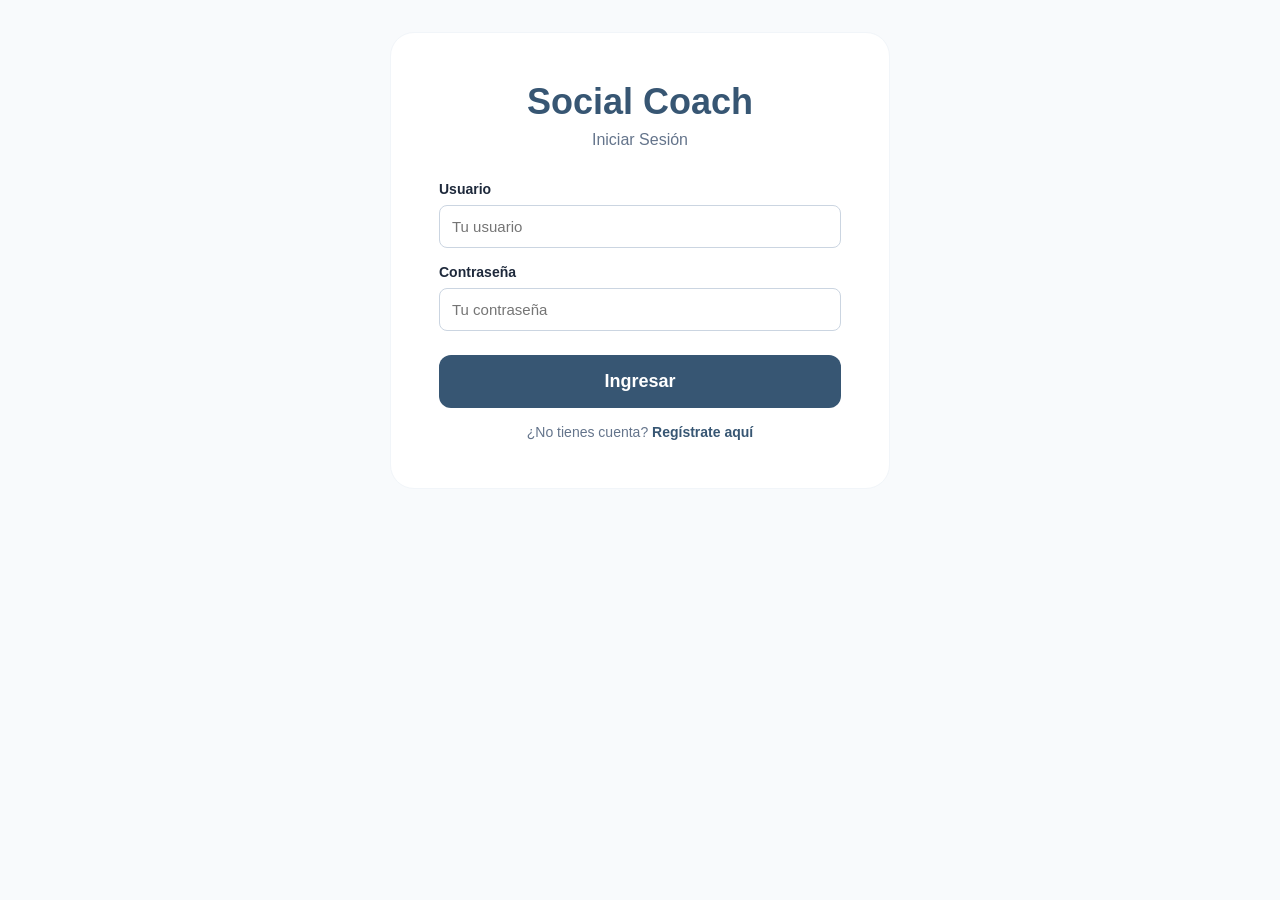
==== social_coach_v7_gemini/index.html @ bf07fc4c "Implementacion de logging e registro de usuario" ====
﻿<!DOCTYPE html>
<html lang="es">
<head>
  <meta charset="UTF-8">
  <meta name="viewport" content="width=device-width, initial-scale=1.0">
  <title>Social Coach - Entrenador de Habilidades Sociales</title>
  <link rel="stylesheet" href="styles.css">
  <link rel="stylesheet" href="https://cdnjs.cloudflare.com/ajax/libs/font-awesome/6.4.0/css/all.min.css">
</head>
<body>

<div class="app-container">
  
  <!-- Sidebar Navigation -->
  <nav class="app-nav" id="sidebar-nav">
    <div class="app-logo-sidebar">
      <div class="app-logo">Social<br>Coach</div>
      <div id="user-greeting" style="font-size: 13px; color: var(--text-muted); margin-top: 12px; text-align: center; font-weight: 500;"></div>
    </div>
    <a href="#" class="nav-item active" data-target="view-home" onclick="showView('view-home')">
      <i class="fas fa-home nav-icon"></i>
      <span>Inicio</span>
    </a>
    <a href="#" class="nav-item" data-target="view-meter" onclick="showView('view-meter')">
      <i class="fas fa-tachometer-alt nav-icon"></i>
      <span>Mi Progreso</span>
    </a>
    <a href="#" class="nav-item" data-target="view-settings" onclick="showView('view-settings')">
      <i class="fas fa-cog nav-icon"></i>
      <span>Ajustes (API Key)</span>
    </a>
  </nav>

  <!-- Main Area -->
  <div class="main-wrapper">
      <!-- Header -->
      <header class="app-header" id="main-header">
        <div class="header-left">
          <h2 id="page-title" style="color: var(--primary); font-size: 20px;">Inicio</h2>
        </div>
        <div class="header-right-dynamic" id="header-badge" style="display: flex; align-items: center; gap: 20px;">
          <div class="empathy-badge">
              <i class="fas fa-heart" style="color: #2b5b3e;"></i> 
              <span id="global-score">450 Pts</span>
          </div>
          <button class="btn-icon" onclick="logout()" title="Cerrar sesión" style="color: #b91c1c;">
              <i class="fas fa-sign-out-alt"></i>
          </button>
        </div>
      </header>

      <main class="app-content">
        
        <!-- ========================================== -->
        <!-- VISTA 0: LOGIN                             -->
        <!-- ========================================== -->
        <section id="view-login" class="view active">
          <div class="desktop-centered-card" style="max-width: 500px; text-align: center;">
            <div style="margin-bottom: 32px;">
              <h1 style="color: var(--primary); font-size: 36px; margin-bottom: 8px;">Social Coach</h1>
              <p style="color: var(--text-muted); font-size: 16px;">Iniciar Sesión</p>
            </div>
            
            <div id="login-error-msg" style="display: none; background: #fee2e2; color: #991b1b; padding: 12px; border-radius: 8px; margin-bottom: 16px; font-size: 14px;"></div>
            
            <div style="text-align: left; margin-bottom: 16px;">
              <label style="font-size: 14px; font-weight: bold; color: var(--text-color); display: block; margin-bottom: 8px;">Usuario</label>
              <input type="text" id="login-username" placeholder="Tu usuario" style="width: 100%; padding: 12px; border-radius: 8px; border: 1px solid #cbd5e1; font-size: 15px;">
            </div>
            <div style="text-align: left; margin-bottom: 24px;">
              <label style="font-size: 14px; font-weight: bold; color: var(--text-color); display: block; margin-bottom: 8px;">Contraseña</label>
              <input type="password" id="login-password" placeholder="Tu contraseña" style="width: 100%; padding: 12px; border-radius: 8px; border: 1px solid #cbd5e1; font-size: 15px;" onkeypress="if(event.key === 'Enter') handleLogin()">
            </div>
            
            <button class="btn btn-primary hoverable" style="width: 100%; padding: 16px; font-size: 18px; margin-bottom: 16px;" onclick="handleLogin()">Ingresar</button>
            <p style="font-size: 14px; color: var(--text-muted);">¿No tienes cuenta? <a href="#" style="color: var(--primary); font-weight: bold; text-decoration: none;" onclick="showAuthView('view-register')">Regístrate aquí</a></p>
          </div>
        </section>

        <!-- ========================================== -->
        <!-- VISTA 0.1: REGISTRO                        -->
        <!-- ========================================== -->
        <section id="view-register" class="view">
          <div class="desktop-centered-card" style="max-width: 500px; text-align: center;">
            <div style="margin-bottom: 32px;">
              <h1 style="color: var(--primary); font-size: 36px; margin-bottom: 8px;">Social Coach</h1>
              <p style="color: var(--text-muted); font-size: 16px;">Crear Cuenta Nueva</p>
            </div>
            
            <div id="register-error-msg" style="display: none; background: #fee2e2; color: #991b1b; padding: 12px; border-radius: 8px; margin-bottom: 16px; font-size: 14px;"></div>
            <div id="register-success-msg" style="display: none; background: #d1fae5; color: #065f46; padding: 12px; border-radius: 8px; margin-bottom: 16px; font-size: 14px;"></div>
            
            <div style="text-align: left; margin-bottom: 16px;">
              <label style="font-size: 14px; font-weight: bold; color: var(--text-color); display: block; margin-bottom: 8px;">Usuario</label>
              <input type="text" id="register-username" placeholder="Elige un usuario" style="width: 100%; padding: 12px; border-radius: 8px; border: 1px solid #cbd5e1; font-size: 15px;">
            </div>
            <div style="text-align: left; margin-bottom: 24px;">
              <label style="font-size: 14px; font-weight: bold; color: var(--text-color); display: block; margin-bottom: 8px;">Contraseña</label>
              <input type="password" id="register-password" placeholder="Crea una contraseña" style="width: 100%; padding: 12px; border-radius: 8px; border: 1px solid #cbd5e1; font-size: 15px;" onkeypress="if(event.key === 'Enter') handleRegister()">
            </div>
            
            <button class="btn btn-primary hoverable" style="width: 100%; padding: 16px; font-size: 18px; margin-bottom: 16px;" onclick="handleRegister()">Registrarse</button>
            <p style="font-size: 14px; color: var(--text-muted);">¿Ya tienes cuenta? <a href="#" style="color: var(--primary); font-weight: bold; text-decoration: none;" onclick="showAuthView('view-login')">Inicia sesión</a></p>
          </div>
        </section>

        <!-- ========================================== -->
        <!-- VISTA 1: SELECCIÓN DE SITUACIÓN (HUB)      -->
        <!-- ========================================== -->
        <section id="view-home" class="view">
          <div style="max-width: 900px; margin: 0 auto; position: relative;">
              <div style="display: flex; justify-content: space-between; align-items: flex-start;">
                <div>
                  <h1 class="view-title" style="font-size: 36px;">Entorno de Simulación</h1>
                  <p class="view-subtitle" style="font-size: 16px; margin-bottom: 32px;">Paso 1: Elige una situación general para practicar. Cada entorno presenta diferentes retos emocionales y sociales.</p>
                </div>
                <div style="text-align: center;">
                  <button id="menu-sit-record-btn" class="btn hoverable" style="background: var(--primary); color: white; border-radius: 50%; width: 60px; height: 60px; font-size: 24px; box-shadow: 0 4px 10px rgba(0,0,0,0.2);" onmousedown="startMenuRecording('situations')" onmouseup="stopMenuRecording()" ontouchstart="startMenuRecording('situations')" ontouchend="stopMenuRecording()" title="Mantén presionado para preguntar a la IA">
                      <i class="fas fa-microphone"></i>
                  </button>
                  <div id="menu-sit-indicator" style="display: none; color: var(--primary); font-size: 12px; font-weight: bold; margin-top: 8px;">
                      <i class="fas fa-circle" style="animation: pulse 1s infinite;"></i> Escuchando...
                  </div>
                </div>
              </div>
              <div id="situations-container" class="grid-2col" style="gap: 24px;"></div>
          </div>
        </section>

        <!-- ========================================== -->
        <!-- VISTA 2: SELECCIÓN DE PERSONAJE            -->
        <!-- ========================================== -->
        <section id="view-characters" class="view">
          <div style="max-width: 900px; margin: 0 auto; position: relative;">
              <div style="display: flex; justify-content: space-between; align-items: flex-start; margin-bottom: 16px;">
                <div style="display: flex; align-items: center;">
                  <button class="btn-icon" onclick="showView('view-home')"><i class="fas fa-arrow-left"></i></button>
                  <h1 id="sit-title-display" style="margin-left: 16px; color: var(--primary); font-size: 32px;">[Nombre Situación]</h1>
                </div>
                <div style="text-align: center;">
                  <button id="menu-char-record-btn" class="btn hoverable" style="background: var(--primary); color: white; border-radius: 50%; width: 60px; height: 60px; font-size: 24px; box-shadow: 0 4px 10px rgba(0,0,0,0.2);" onmousedown="startMenuRecording('characters')" onmouseup="stopMenuRecording()" ontouchstart="startMenuRecording('characters')" ontouchend="stopMenuRecording()" title="Mantén presionado para preguntar a la IA">
                      <i class="fas fa-microphone"></i>
                  </button>
                  <div id="menu-char-indicator" style="display: none; color: var(--primary); font-size: 12px; font-weight: bold; margin-top: 8px;">
                      <i class="fas fa-circle" style="animation: pulse 1s infinite;"></i> Escuchando...
                  </div>
                </div>
              </div>
              <p style="font-size: 16px; margin-bottom: 32px; color: #555;">Paso 2: Selecciona con qué personaje interactuar. Presta atención a su actitud y nivel de dificultad.</p>
              <div id="characters-container" class="grid-3col" style="gap: 24px;"></div>
          </div>
        </section>

        <!-- ========================================== -->
        <!-- VISTA 3: PREPARACIÓN DEL ESCENARIO         -->
        <!-- ========================================== -->
        <section id="view-prep" class="view">
          <div class="desktop-centered-card" style="max-width: 700px;">
              <div style="display: flex; align-items: center; margin-bottom: 24px;">
                <button class="btn-icon" onclick="showView('view-characters')"><i class="fas fa-arrow-left"></i></button>
                <h1 id="prep-title" style="margin-left: 16px; color: var(--primary); font-size: 28px;">[Nombre Personaje]</h1>
              </div>
              
              <div style="display: flex; gap: 12px; margin-bottom: 24px;">
                  <span id="prep-dificultad" style="background: #e2e8f0; padding: 4px 12px; border-radius: 20px; font-size: 14px; font-weight: bold; color: #333;">Nivel</span>
                  <span id="prep-actitud" style="background: #fee2e2; padding: 4px 12px; border-radius: 20px; font-size: 14px; font-weight: bold; color: #991b1b;">Actitud</span>
              </div>

              <div class="card" style="background-color: #f0f4f8; position: relative; margin-bottom: 32px; padding: 32px 24px 24px;">
                <div style="text-align: center; margin-top: -64px; margin-bottom: 24px;">
                  <div id="prep-avatar-placeholder" style="width: 100px; height: 100px; border-radius: 50%; border: 4px solid white; box-shadow: 0 4px 12px rgba(0,0,0,0.1); background-color: var(--primary); color: white; display: flex; justify-content: center; align-items: center; font-size: 40px; margin: 0 auto;">
                      <i id="prep-icon-dynamic" class="fas fa-user"></i>
                  </div>
                </div>
                
                <div style="background: white; padding: 24px; border-radius: 12px; margin-bottom: 16px; font-size: 16px; color: #333; line-height: 1.6;">
                  <i class="fas fa-robot" style="color: var(--primary); font-size: 20px; margin-right: 8px;"></i> 
                  <strong>Entrenador IA:</strong> "Antes de empezar, recuerda respirar. En este escenario practicaremos tu regulación emocional y comunicación asertiva."
                </div>

                <div class="context-obj-box" style="background: #ff3b30; padding: 24px; border-radius: 12px; font-size: 16px; color: white; line-height: 1.5; font-weight: bold; box-shadow: 0 4px 6px rgba(255, 59, 48, 0.4);">
                  <h4 style="color: white; margin-bottom: 12px; font-size: 18px;"><i class="fas fa-bullseye"></i> Contexto y Objetivo</h4>
                  <p id="prep-objective" style="margin: 0; color: white;">[Objetivo extraído]</p>
                </div>
              </div>

              <div style="display: flex; gap: 16px; margin-top: 32px;">
                <button class="btn hoverable" style="flex: 1; background: white; color: var(--primary); border: 2px solid var(--primary);" onclick="showView('view-characters')">Volver</button>
                <button class="btn btn-primary hoverable" style="flex: 3; padding: 16px; font-size: 18px;" onclick="startSimulation()">Ingresar a la Simulación <i class="fas fa-sign-in-alt" style="margin-left: 8px;"></i></button>
                <div style="display: flex; flex-direction: column; align-items: center;">
                  <button id="menu-prep-record-btn" class="btn hoverable" style="background: var(--primary); color: white; border-radius: 50%; width: 60px; height: 55px; font-size: 24px; box-shadow: 0 4px 10px rgba(0,0,0,0.2);" onmousedown="startMenuRecording('prep')" onmouseup="stopMenuRecording()" ontouchstart="startMenuRecording('prep')" ontouchend="stopMenuRecording()" title="Habla para confirmar">
                      <i class="fas fa-microphone"></i>
                  </button>
                  <div id="menu-prep-indicator" style="display: none; color: var(--primary); font-size: 12px; font-weight: bold; margin-top: 8px;">
                      <i class="fas fa-circle" style="animation: pulse 1s infinite;"></i> Escuchando...
                  </div>
                </div>
              </div>
          </div>
        </section>

        <!-- ========================================== -->
        <!-- VISTA 4: SIMULACIÓN ACTIVA                 -->
        <!-- ========================================== -->
        <section id="view-sim" class="view" style="height: calc(180vh - 20px);">
            <div style="max-width: 1000px; margin: 0 auto; height: 100%; display: flex; flex-direction: column;">
              <div style="display: flex; justify-content: space-between; align-items: center; margin-bottom: 24px; border-bottom: 2px solid #e5e7eb; padding-bottom: 16px; flex-shrink: 0;">
                  <h2 style="color: var(--primary); font-size: 24px;"><i class="fas fa-video" style="color: #b91c1c;"></i> En Simulación: <span id="sim-title-bar">Activo</span></h2>
                  <button class="btn-icon" onclick="showView('view-home'); endSimulation(true)" title="Salir de la simulación"><i class="fas fa-times"></i></button>
              </div>

              <div id="sim-feedback-toast" class="sim-toast" style="display: none;"></div>

              <div style="display: grid; grid-template-columns: 1fr 350px; gap: 24px; flex: 1; overflow: hidden; min-height: 0;">
                  
                  <!-- Área de Interacción (Chat y Control) -->
                  <div style="display: flex; flex-direction: column; gap: 20px; overflow: hidden; min-height: 0;">
                      
                      <!-- Historial del Chat -->
                      <div class="card" style="border-left: 6px solid #d9534f; padding: 24px; background: white; flex: 1; display: flex; flex-direction: column; overflow: hidden; min-height: 0;">
                          <div style="display: flex; align-items: center; justify-content: space-between; margin-bottom: 16px; border-bottom: 1px solid #eee; padding-bottom: 12px;">
                              <div style="display: flex; align-items: center; gap: 16px;">
                                <div id="sim-npc-avatar" style="width: 44px; height: 44px; border-radius: 50%; background: var(--primary); color: white; display: flex; justify-content: center; align-items: center; font-size: 18px;">
                                    <i id="sim-icon-dynamic" class="fas fa-user"></i>
                                </div>
                                <div>
                                    <div style="color: #d9534f; font-weight: bold; font-size: 18px;"><span id="sim-npc-name">NPC</span></div>
                                    <div style="font-size: 12px; color: #666;" id="sim-npc-attitude">Actitud</div>
                                </div>
                              </div>
                              <div id="typing-indicator" style="font-size: 12px; color: #64748b; font-style: italic; display: none;">El personaje está escribiendo...</div>
                          </div>
                          
                          <div id="chat-history" style="flex: 1; display: flex; flex-direction: column; gap: 16px; overflow-y: auto; padding-right: 8px; scroll-behavior: smooth;">
                              <!-- Los mensajes se inyectan aquÃ­ -->
                          </div>
                      </div>

                      <!-- Botones de Estado -->
                      <div class="card" style="padding: 16px; background: #f8fafc; border: 1px solid #e2e8f0; flex-shrink: 0;">
                          <div style="font-size: 13px; font-weight: bold; color: #64748b; text-transform: uppercase; margin-bottom: 12px; text-align: center; letter-spacing: 0.5px;">
                              Controles del Módulo
                          </div>
                          <div class="simulation-controls-row" style="grid-template-columns: 1fr;">
                              <button class="btn-sim-control btn-stop" onclick="triggerSimAction('stop', this)" style="border-color: #fecaca; color: #b91c1c;">
                                  <i class="fas fa-sign-out-alt"></i> <span>Finalizar Simulación y Ver Resultados</span>
                              </button>
                          </div>
                      </div>

                      <!-- Input del Usuario -->
                      <div class="card" style="text-align: center; padding: 20px; background: #ffffff; border: 1px solid #e2e8f0; display: flex; flex-direction: column; flex-shrink: 0;">
                        <span style="font-size: 14px; font-weight: bold; color: #64748b; margin-bottom: 12px; text-align: left;">Tu Respuesta:</span>
                        <div style="display: flex; width: 100%; gap: 12px; align-items: center;">
                            <button id="record-btn" class="btn hoverable" style="background: #b91c1c; color: white; border-radius: 50%; width: 45px; height: 45px; flex-shrink: 0; display: flex; justify-content: center; align-items: center; box-shadow: 0 4px 10px rgba(0,0,0,0.2);" onmousedown="startRecording()" onmouseup="stopRecording()" ontouchstart="startRecording()" ontouchend="stopRecording()" title="Hablarle al personaje">
                                <i class="fas fa-microphone"></i>
                            </button>
                            <input type="text" id="chat-input-text" placeholder="Escribe o mantén presionado el micrófono..." style="flex: 1; padding: 12px 16px; border-radius: 8px; border: 1px solid #cbd5e1; font-size: 15px;" onkeypress="if(event.key === 'Enter') sendChatMessage()">
                            <button class="btn btn-primary" style="padding: 12px 24px;" onclick="sendChatMessage()"><i class="fas fa-paper-plane"></i></button>
                            
                            <!-- Botón Mágico extra para Comandos (ej. Finalizar) -->
                            <div style="display: flex; flex-direction: column; align-items: center;">
                                <button id="menu-sim-record-btn" class="btn hoverable" style="background: #333; color: white; border-radius: 50%; width: 45px; height: 45px; flex-shrink: 0; display: flex; justify-content: center; align-items: center; box-shadow: 0 4px 10px rgba(0,0,0,0.2);" onmousedown="startMenuRecording('sim')" onmouseup="stopMenuRecording()" ontouchstart="startMenuRecording('sim')" ontouchend="stopMenuRecording()" title="Habla para comandos (ej. Finalizar)">
                                    <i class="fas fa-cog"></i>
                                </button>
                            </div>
                        </div>
                        <div id="recording-indicator" style="display: none; color: #b91c1c; font-size: 13px; font-weight: bold; margin-top: 8px;">
                            <i class="fas fa-circle" style="animation: pulse 1s infinite;"></i> Grabando mensaje...
                        </div>
                        <div id="menu-sim-indicator" style="display: none; color: #333; font-size: 13px; font-weight: bold; margin-top: 8px;">
                            <i class="fas fa-circle" style="animation: pulse 1s infinite;"></i> Escuchando comando...
                        </div>
                      </div>
                  </div>

                  <!-- Panel del Entrenador Right -->
                  <div style="display: flex; flex-direction: column; gap: 16px;">
                      
                      <!-- IA Emocional (Cámara y Panda) -->
                      <div class="card" style="background: #fff; padding: 20px; border: 1px solid #e2e8f0;">
                          <h4 style="color: var(--primary); font-size: 16px; margin-top:0; margin-bottom: 15px;"><i class="fas fa-camera"></i> IA Emocional</h4>
                          
                          <!-- Contenedor del video -->
                          <div style="width: 100%; height: 160px; background: #e9ecef; border-radius: 8px; overflow: hidden; margin-bottom: 15px; border: 2px solid #dee2e6; display: flex; align-items: center; justify-content: center; position: relative;">
                              <img id="videoStream" src="" alt="Cámara apagada" style="width: 100%; height: 100%; object-fit: cover; display: none;" />
                              <div id="cameraPlaceholder" style="color: #6c757d; font-size: 14px;">Cámara apagada</div>
                          </div>

                          <!-- Controles de cámara -->
                          <div style="display: flex; justify-content: center; gap: 10px; margin-bottom: 15px;">
                              <button class="btn btn-primary" id="startBtn" onclick="startCamera()" style="font-size: 12px; padding: 8px 12px;">Activar Cámara</button>
                              <button class="btn" id="toggleVidBtn" onclick="toggleVideo()" style="display: none; font-size: 12px; padding: 8px 12px; background: #e2e8f0; color: #333;">Ocultar Video</button>
                              <button class="btn btn-perdiste" id="stopBtn" onclick="stopCamera()" style="display: none; font-size: 12px; padding: 8px 12px; background: white;">Detener</button>
                          </div>
                          
                          <div style="font-size: 13px; text-align: center; margin-bottom: 15px; color: #555;">Emoción: <strong id="statusText">ninguna</strong></div>

                          <!-- Mini Panda -->
                          <div style="position: relative; width: 150px; height: 150px; margin: 0 auto; perspective: 800px; transform: scale(0.6); transform-origin: top center;">
                              <div class="panda" id="panda" data-emotion="neutral">
                                  <div class="ear left"><div class="inner"></div></div>
                                  <div class="ear right"><div class="inner"></div></div>
                                  <div class="head">
                                      <div class="eye left"><div class="pupil"></div></div>
                                      <div class="eye right"><div class="pupil"></div></div>
                                      <div class="blush left"></div>
                                      <div class="blush right"></div>
                                      <div class="nose"></div>
                                      <div class="mouth"></div>
                                      <div class="tear left"></div>
                                      <div class="tear right"></div>
                                  </div>
                                  <div class="neck"></div>
                              </div>
                          </div>
                      </div>

                      <!-- IA Textual (Perrito) -->
                      <div class="card" style="background: #fff; padding: 20px; border: 1px solid #e2e8f0;">
                          <h4 style="color: #854d0e; font-size: 16px; margin-top:0; margin-bottom: 15px;"><i class="fas fa-dog"></i> Tu Mascota Virtual (IA Texto)</h4>
                          <div style="font-size: 13px; text-align: center; margin-bottom: 15px; color: #555;">Emoción detectada: <strong id="dog-statusText">neutral</strong></div>

                          <!-- Mini Perrito (usa misma estructura base del panda pero adaptada en CSS) -->
                          <div style="position: relative; width: 150px; height: 150px; margin: 0 auto; perspective: 800px; transform: scale(0.6); transform-origin: top center;">
                              <div class="dog" id="dog" data-emotion="neutral">
                                  <div class="ear left"></div>
                                  <div class="ear right"></div>
                                  <div class="head">
                                      <div class="eye left"><div class="pupil"></div></div>
                                      <div class="eye right"><div class="pupil"></div></div>
                                      <div class="nose"></div>
                                      <div class="mouth"></div>
                                      <div class="tear left"></div>
                                      <div class="tear right"></div>
                                  </div>
                                  <div class="neck"></div>
                              </div>
                          </div>
                      </div>

                      <div class="card" style="background: #f0fdf4; border: 2px solid var(--green); padding: 20px;" id="biometrics-card">
                          <div style="display: flex; align-items: center; justify-content: space-between; margin-bottom: 16px;">
                              <div style="display: flex; align-items: center; gap: 12px;">
                                  <div style="background: var(--green-dark); color: white; width: 32px; height: 32px; border-radius: 50%; display: flex; align-items: center; justify-content: center;"><i class="fas fa-heartbeat"></i></div>
                                  <h4 style="color: var(--green-dark); font-size: 16px; margin:0;">Estrés General</h4>
                              </div>
                              <button class="btn btn-icon" onclick="toggleStressVisibility()" id="btn-toggle-stress" title="Ocultar progreso" style="font-size: 16px;"><i class="fas fa-eye-slash"></i></button>
                          </div>
                          <div id="stress-content">
                              <div style="margin-bottom: 8px; font-size: 13px; color: #555; display: flex; justify-content: space-between;">
                                  <span>Nivel de Tensión:</span> <span id="biometrics-status" style="font-weight: bold; color: var(--green-dark);">50 / 100</span>
                              </div>
                              <div class="progress-track" style="height: 8px; margin-bottom: 16px; background-color: #cbd5e1;"><div id="biometrics-progress" class="progress-fill" style="width: 50%; background-color: var(--green-dark); transition: all 0.5s;"></div></div>
                          </div>
                          
                          <hr style="border: none; border-top: 1px solid #c6f6d5; margin: 16px 0;">
                          
                          <div style="display: flex; align-items: center; gap: 12px; margin-bottom: 12px;">
                              <div style="background: var(--primary); color: white; width: 32px; height: 32px; border-radius: 50%; display: flex; align-items: center; justify-content: center;"><i class="fas fa-lightbulb"></i></div>
                              <h4 style="color: var(--primary); font-size: 16px; margin:0;">Nota del Entrenador</h4>
                          </div>
                          <p id="sim-coach-note" style="font-size: 14px; color: #333; line-height: 1.5; font-style: italic;">"Gemini está conectado. Conversa con el NPC para practicar."</p>
                      </div>

                      <div style="margin-top: auto;">
                           <button class="btn hoverable" style="width: 100%; background-color: #333; color: white; padding: 16px; font-size: 16px;" onclick="showView('view-pause')">Forzar Pausa (Momento de Calma) <i class="fas fa-pause-circle"></i></button>
                      </div>
                  </div>
              </div>
          </div>
        </section>

        <!-- ========================================== -->
        <!-- VISTA 5: PAUSA ACTIVA                      -->
        <!-- ========================================== -->
        <section id="view-pause" class="view">
            <div style="background-color: var(--primary); color: white; height: calc(100vh - 80px); border-radius: 24px; display: flex; flex-direction: column; justify-content: center; align-items: center; padding: 40px;">
              <div style="text-align: center; margin-bottom: 60px;">
                <h1 style="font-size: 48px; margin-bottom: 16px;">Momento de Calma.</h1>
                <p style="font-size: 24px; opacity: 0.8;">Respira conmigo...</p>
              </div>
              <div class="breathing-circle-container" style="transform: scale(1.5); margin-bottom: 80px;">
                <div class="circle ring-1"></div>
                <div class="circle ring-2"></div>
                <div class="circle core">Inhala...</div>
              </div>
              <div style="width: 100%; max-width: 500px; display: flex; gap: 16px;">
                <button class="btn hoverable" style="flex: 3; background: white; color: var(--primary); font-weight: bold; padding: 20px; font-size: 18px;" onclick="showView('view-sim')">
                  <i class="fas fa-play-circle" style="margin-right: 8px;"></i> Reanudar Simulación
                </button>
                <div style="display: flex; flex-direction: column; align-items: center; flex: 1;">
                   <button id="menu-pause-record-btn" class="btn hoverable" style="background: #333; color: white; border-radius: 50%; width: 65px; height: 65px; font-size: 24px; box-shadow: 0 4px 10px rgba(0,0,0,0.2);" onmousedown="startMenuRecording('pause')" onmouseup="stopMenuRecording()" ontouchstart="startMenuRecording('pause')" ontouchend="stopMenuRecording()" title="Comandos: salir, reanudar">
                       <i class="fas fa-microphone"></i>
                   </button>
                   <div id="menu-pause-indicator" style="display: none; color: white; font-size: 12px; font-weight: bold; margin-top: 8px;">
                      <i class="fas fa-circle" style="animation: pulse 1s infinite;"></i> Escuchando...
                   </div>
                </div>
              </div>
            </div>
        </section>

        <!-- ========================================== -->
        <!-- VISTA: RESULTADOS DE SIMULACION              -->
        <!-- ========================================== -->
        <section id="view-results" class="view">
            <div class="desktop-centered-card" style="max-width: 600px; text-align: center;">
                <h1 style="font-size: 32px; color: var(--primary); margin-bottom: 24px;"><i class="fas fa-clipboard-check"></i> Resultados de la Simulación</h1>
                
                <div class="card" style="margin-bottom: 24px; background-color: #f8fafc; border: 2px solid #cbd5e1;">
                    <h3 style="margin-bottom: 16px; color: #333;">Puntuación de Estrés Final</h3>
                    <div style="font-size: 64px; font-weight: 800; color: var(--primary); margin-bottom: 8px;" id="result-stress-score">50/100</div>
                    <p style="font-size: 16px; color: #555; margin-bottom: 24px;" id="result-stress-message">Terminaste en un nivel neutral de estrés.</p>
                    
                    <h4 style="margin-bottom: 16px; color: #854d0e;">Estado final de tu Mascota Virtual:</h4>
                    <div style="position: relative; width: 150px; height: 150px; margin: 0 auto; perspective: 800px; transform: scale(0.8); transform-origin: top center; margin-bottom: 16px;">
                        <div class="dog" id="result-dog" data-emotion="neutral">
                            <div class="ear left"></div>
                            <div class="ear right"></div>
                            <div class="head">
                                <div class="eye left"><div class="pupil"></div></div>
                                <div class="eye right"><div class="pupil"></div></div>
                                <div class="nose"></div>
                                <div class="mouth"></div>
                                <div class="tear left"></div>
                                <div class="tear right"></div>
                            </div>
                            <div class="neck"></div>
                        </div>
                    </div>
                </div>

                <button class="btn btn-primary" style="width: 100%; padding: 16px; font-size: 18px;" onclick="showView('view-home')">Volver al Inicio</button>
            </div>
        </section>

        <!-- ========================================== -->
        <!-- VISTA: AJUSTES (API KEY & PREFERENCIAS)    -->
        <!-- ========================================== -->
        <section id="view-settings" class="view">
          <div class="desktop-centered-card" style="max-width: 600px;">
            <div style="display: flex; justify-content: space-between; align-items: flex-start; margin-bottom: 24px;">
              <h1 class="view-title" style="margin-bottom: 0;"><i class="fas fa-cog"></i> Ajustes del Sistema</h1>
              <div style="text-align: center;">
                 <button id="menu-settings-record-btn" class="btn hoverable" style="background: var(--primary); color: white; border-radius: 50%; width: 50px; height: 50px; font-size: 20px; box-shadow: 0 4px 10px rgba(0,0,0,0.2);" onmousedown="startMenuRecording('settings')" onmouseup="stopMenuRecording()" ontouchstart="startMenuRecording('settings')" ontouchend="stopMenuRecording()" title="Comandos: volver, modo noche">
                    <i class="fas fa-microphone"></i>
                 </button>
                 <div id="menu-settings-indicator" style="display: none; color: var(--primary); font-size: 12px; font-weight: bold; margin-top: 8px;">
                     <i class="fas fa-circle" style="animation: pulse 1s infinite;"></i> Escuchando...
                 </div>
              </div>
            </div>
            
            <div class="card" style="border-left: 4px solid var(--primary); margin-bottom: 16px;">
              <h3 style="margin-bottom: 8px;">Integración con Gemini AI</h3>
              <p style="font-size: 14px; color: var(--text-color); margin-bottom: 20px;">
                Para que los personajes tengan vida y consciencia, necesitas ingresar tu clave API de Google Gemini. Esta clave se guarda <b>solo en tu navegador</b> de forma local.
              </p>
              
              <div style="margin-bottom: 16px;">
                <label style="font-size: 14px; font-weight: bold; color: var(--text-color); display: block; margin-bottom: 8px;">Clave API (API Key)</label>
                <input type="password" id="api-key-input" placeholder="AIzaSy..." style="width: 100%; padding: 12px; border-radius: 8px; border: 1px solid #cbd5e1; font-size: 15px;">
              </div>
              <button class="btn btn-primary" style="width: 100%;" onclick="saveApiKey()"><i class="fas fa-save"></i> Guardar Clave</button>
              <div id="api-key-status" style="margin-top: 12px; font-size: 14px; text-align: center; font-weight: bold;"></div>
            </div>

            <div class="card" style="border-left: 4px solid #6366f1;">
              <h3 style="margin-bottom: 16px;">Ajustes de Interfaz</h3>
              
              <div style="display: flex; justify-content: space-between; align-items: center; margin-bottom: 16px; padding-bottom: 16px; border-bottom: 1px solid #e2e8f0;">
                <div>
                  <h4 style="margin: 0; color: var(--text-color);">Modo Nocturno</h4>
                  <p style="margin: 4px 0 0 0; font-size: 12px; color: #64748b;">Cambia el tema visual de la aplicación</p>
                </div>
                <!-- Toggle manual sencillo -->
                <button class="btn" style="background: #333; color: white; padding: 8px 16px;" onclick="toggleDarkMode()">
                  <i class="fas fa-moon"></i> Cambiar
                </button>
              </div>

              <div style="display: flex; justify-content: space-between; align-items: center; margin-bottom: 16px; padding-bottom: 16px; border-bottom: 1px solid #e2e8f0;">
                <div>
                  <h4 style="margin: 0; color: var(--text-color);">Reconocimiento de Voz Automático</h4>
                  <p style="margin: 4px 0 0 0; font-size: 12px; color: #64748b;">Habilitar o deshabilitar lectura y menús por voz.</p>
                </div>
                <!-- Toggle audio voice -->
                <button id="toggle-voice-btn" class="btn" style="background: var(--primary); color: white; padding: 8px 16px;" onclick="toggleVoiceMode()">
                  <i class="fas fa-volume-up"></i> Activado
                </button>
              </div>

              <div style="display: flex; justify-content: space-between; align-items: center; margin-bottom: 8px;">
                <div>
                  <h4 style="margin: 0; color: var(--text-color);">Tamaño de los Botones</h4>
                  <p style="margin: 4px 0 0 0; font-size: 12px; color: #64748b;">Ajustar el tamaño de la interfaz de chat</p>
                </div>
                <select id="ui-size-select" style="padding: 8px; border-radius: 6px;" onchange="changeUiSize(this.value)">
                  <option value="normal">Normal</option>
                  <option value="large">Grande</option>
                  <option value="small">Pequeño</option>
                </select>
              </div>
            </div>
          </div>
        </section>

        <!-- ========================================== -->
        <!-- VISTA: MI PROGRESO                         -->
        <!-- ========================================== -->
        <section id="view-meter" class="view">
          <div class="desktop-centered-card" style="max-width: 800px;">
            <div style="display: flex; justify-content: space-between; align-items: center; margin-bottom: 24px;">
              <h1 class="view-title" style="margin: 0;"><i class="fas fa-chart-line"></i> Mi Progreso</h1>
              <div style="display: flex; gap: 12px; align-items: center;">
                  <button class="btn btn-primary" onclick="loadProgress()"><i class="fas fa-sync"></i> Actualizar</button>
                  <div style="text-align: center;">
                       <button id="menu-meter-record-btn" class="btn hoverable" style="background: var(--primary); color: white; border-radius: 50%; width: 50px; height: 50px; font-size: 20px; box-shadow: 0 4px 10px rgba(0,0,0,0.2);" onmousedown="startMenuRecording('meter')" onmouseup="stopMenuRecording()" ontouchstart="startMenuRecording('meter')" ontouchend="stopMenuRecording()" title="Comandos: volver, mi promedio">
                          <i class="fas fa-microphone"></i>
                       </button>
                       <div id="menu-meter-indicator" style="display: none; color: var(--primary); font-size: 12px; font-weight: bold; margin-top: 8px;">
                           <i class="fas fa-circle" style="animation: pulse 1s infinite;"></i> Escuchando...
                       </div>
                  </div>
              </div>
            </div>
            <p style="color: var(--text-color); margin-bottom: 16px;">Historial de simulaciones y niveles de estrés guardados localmente.</p>
            
            <div style="overflow-x: auto;">
              <table style="width: 100%; border-collapse: collapse; text-align: left; background: var(--bg-card); box-shadow: 0 4px 6px rgba(0,0,0,0.05); border-radius: 8px;">
                <thead>
                  <tr style="background: var(--bg-page); color: var(--text-color); border-bottom: 2px solid #e2e8f0;">
                    <th style="padding: 12px;">Fecha y Hora</th>
                    <th style="padding: 12px;">Emoción Chat</th>
                    <th style="padding: 12px;">Emoción Cámara</th>
                    <th style="padding: 12px;">Mascota</th>
                    <th style="padding: 12px;">Nivel Estrés</th>
                  </tr>
                </thead>
                <tbody id="progress-table-body">
                  <tr><td colspan="5" style="padding: 20px; text-align: center;">Cargando historial...</td></tr>
                </tbody>
              </table>
            </div>
          </div>
        </section>

      </main>
  </div>
</div>

<!-- Importación de Scripts (El orden es importante) -->
<script src="data.js"></script>
<script src="llm-client.js"></script>

<script src="main.js"></script>

</body>
</html>
---- social_coach_v7_gemini/styles.css ----
﻿/* Global Variables & Resets */
:root {
  --primary: #375673; 
  --primary-light: #4A7399;
  --bg-color: #f8fafc;
  --card-bg: #ffffff;
  --green: #a4deb8; 
  --green-dark: #3a7953;
  --green-light: #e5f5eb;
  --text-main: #1e293b;
  --text-muted: #64748b;
  --border-color: #e2e8f0;
  --sidebar-width: 250px;
}

* { box-sizing: border-box; margin: 0; padding: 0; font-family: -apple-system, BlinkMacSystemFont, sans-serif; }
body { background-color: var(--bg-color); color: var(--text-main); overflow: hidden; }

/* Desktop Layout Structure */
.app-container { display: flex; height: 100vh; width: 100vw; }
.app-nav { width: var(--sidebar-width); background-color: #ffffff; border-right: 1px solid var(--border-color); display: flex; flex-direction: column; padding: 24px 16px; z-index: 100; }
.app-logo-sidebar { margin-bottom: 40px; padding: 0 16px; }
.app-logo { font-weight: 800; color: var(--primary); font-size: 24px; line-height: 1.1; }

.nav-item { display: flex; align-items: center; gap: 16px; padding: 16px; color: var(--text-muted); text-decoration: none; font-size: 16px; font-weight: 500; border-radius: 12px; margin-bottom: 8px; transition: all 0.2s ease; cursor: pointer; }
.nav-item:hover { background-color: #f1f5f9; color: var(--primary); }
.nav-item.active { background-color: var(--green-light); color: var(--green-dark); }

.main-wrapper { flex: 1; display: flex; flex-direction: column; overflow: hidden; background-color: var(--bg-color); }
.app-header { height: 80px; background-color: white; padding: 0 40px; display: flex; justify-content: space-between; align-items: center; border-bottom: 1px solid var(--border-color); }
.empathy-badge { background-color: var(--green); color: #2b5b3e; padding: 8px 20px; border-radius: 30px; font-size: 15px; font-weight: 700; display: flex; align-items: center; gap: 8px; }

.app-content { flex: 1; overflow-y: auto; padding: 32px 40px; }
.view { display: none; animation: fadeIn 0.4s ease; }
.view.active { display: block; }
@keyframes fadeIn { from { opacity: 0; transform: translateY(10px); } to { opacity: 1; transform: translateY(0); } }

/* Cards & Grid Layouts */
.grid-2col { display: grid; grid-template-columns: repeat(2, 1fr); gap: 24px; }
.grid-3col { display: grid; grid-template-columns: repeat(3, 1fr); gap: 24px; }
.desktop-centered-card { max-width: 800px; margin: 0 auto; background: white; padding: 48px; border-radius: 24px; border: 1px solid #f1f5f9; }
.card { background-color: var(--card-bg); border-radius: 16px; padding: 20px; box-shadow: 0 4px 12px rgba(0,0,0,0.03); border: 1px solid var(--border-color); }
.hoverable { transition: all 0.2s ease; cursor: pointer; }
.hoverable:hover { transform: translateY(-3px); box-shadow: 0 8px 20px rgba(0,0,0,0.08); border-color: var(--primary); }

/* Buttons General */
.btn { display: inline-block; padding: 12px 24px; border-radius: 12px; font-size: 15px; font-weight: 600; cursor: pointer; border: none; transition: all 0.2s; text-align: center; }
.btn-primary { background-color: var(--primary); color: white; }
.btn-primary:hover { background-color: var(--primary-light); }
.btn-icon { background: none; border: none; font-size: 24px; color: var(--primary); cursor: pointer; padding: 8px; border-radius: 50%; }
.btn-icon:hover { background: #e2e8f0; }

/* Botones de Control de SimulaciÃ³n */
.simulation-controls-row {
    display: grid;
    grid-template-columns: repeat(3, 1fr);
    gap: 16px;
    width: 100%;
}

.btn-sim-control {
    display: flex;
    align-items: center;
    justify-content: center;
    gap: 10px;
    padding: 14px;
    border-radius: 12px;
    font-size: 16px;
    font-weight: 700;
    cursor: pointer;
    border: 2px solid transparent;
    transition: all 0.2s ease-in-out;
    background-color: white;
    box-shadow: 0 2px 6px rgba(0,0,0,0.05);
}

.btn-ganaste { color: #15803d; border-color: #bbf7d0; }
.btn-ganaste:hover { background-color: #f0fdf4; }

.btn-perdiste { color: #b91c1c; border-color: #fecaca; }
.btn-perdiste:hover { background-color: #fdf2f2; }

.btn-stop { color: #475569; border-color: #cbd5e1; }
.btn-stop:hover { background-color: #f8fafc; }

/* Efecto de presionado activo */
.btn-sim-control.pressed-active {
    transform: scale(0.92);
    box-shadow: inset 0 3px 8px rgba(0,0,0,0.15);
}
.btn-ganaste.pressed-active { background-color: #15803d !important; color: white !important; border-color: #15803d !important; }
.btn-perdiste.pressed-active { background-color: #b91c1c !important; color: white !important; border-color: #b91c1c !important; }
.btn-stop.pressed-active { background-color: #475569 !important; color: white !important; border-color: #475569 !important; }

/* NotificaciÃ³n flotante (Toast) */
.sim-toast { width: 100%; padding: 16px; border-radius: 12px; font-size: 15px; font-weight: 600; margin-bottom: 20px; animation: slideDown 0.3s ease-out; text-align: center; }
.toast-success { background-color: #d1fae5; color: #065f46; border: 1px solid #10b981; }
.toast-danger { background-color: #fee2e2; color: #991b1b; border: 1px solid #ef4444; }
.toast-warning { background-color: #fef3c7; color: #92400e; border: 1px solid #f59e0b; }

@keyframes slideDown { from { transform: translateY(-10px); opacity: 0; } to { transform: translateY(0); opacity: 1; } }

/* Progress Track */
.progress-track { width: 100%; background-color: #e2e8f0; border-radius: 8px; overflow: hidden; }
.progress-fill { height: 100%; border-radius: 8px; }

/* Breathing Components */
.breathing-circle-container { position: relative; width: 250px; height: 250px; display: flex; justify-content: center; align-items: center; margin: 0 auto; }
.circle { position: absolute; border-radius: 50%; }
.core { width: 120px; height: 120px; background-color: #cce0ff; color: var(--primary); display: flex; justify-content: center; align-items: center; font-weight: bold; font-size: 20px; z-index: 3; }
.ring-1 { width: 180px; height: 180px; background-color: rgba(255,255,255,0.15); z-index: 2; animation: breathe 4s infinite alternate ease-in-out; }
.ring-2 { width: 240px; height: 240px; background-color: rgba(255,255,255,0.05); z-index: 1; animation: breathe 4s infinite alternate ease-in-out reverse; }
@keyframes breathe { 0% { transform: scale(0.9); } 100% { transform: scale(1.1); } }
@keyframes pulse { 0% { transform: scale(0.95); box-shadow: 0 0 0 0 rgba(164, 222, 184, 0.7); } 70% { transform: scale(1); box-shadow: 0 0 0 15px rgba(164, 222, 184, 0); } 100% { transform: scale(0.95); box-shadow: 0 0 0 0 rgba(164, 222, 184, 0); } }
 /* Base del Panda */
  .panda {
      position: relative;
      width: 250px;
      height: 250px;
      margin: 0 auto 40px;
      /* Al aplicarle aquÃ­ la rotaciÃ³n al contenedor entero, todo el cuerpo tiene volumen 3D integrado */
      transform: rotateY(var(--rot-y, 0deg)) rotateX(var(--rot-x, 0deg));
      transform-style: preserve-3d;
      transition: transform 0.15s ease-out;
  }
  
  /* 
   * LA MAGIA DE LA TRANSICIÃ“N 
   * Esto resuelve el problema de las "42 combinatorias". 
   * En lugar de programar cada animaciÃ³n de A -> B, 
   * CSS interpola automÃ¡ticamente de CUALQUIER estado a CUALQUIER otro de forma suave.
   */
  .panda * {
      transition: all 0.6s cubic-bezier(0.4, 0, 0.2, 1);
  }
  
  .head {
      position: absolute;
      top: 30px;
      left: 25px;
      width: 200px;
      height: 180px;
      background: #fff;
      border: 5px solid #2d2d2d;
      border-radius: 50% 50% 45% 45%;
      z-index: 10;
  }
  
  /* Orejas */
  .ear {
      position: absolute;
      top: 10px;
      width: 70px;
      height: 60px;
      background: #2d2d2d;
      border: 5px solid #2d2d2d;
      border-radius: 50%;
      z-index: 1;
  }
  .ear .inner {
      position: absolute;
      top: 50%; left: 50%;
      transform: translate(-50%, -50%);
      width: 35px;
      height: 25px;
      background: #ffb6c1;
      border-radius: 50%;
  }
  .ear.left { left: 10px; transform: rotate(-30deg); }
  .ear.right { right: 10px; transform: rotate(30deg); }
  
  /* Cuello/Cuerpo base */
  .neck {
      position: absolute;
      bottom: 25px;
      left: 70px;
      width: 110px;
      height: 40px;
      background: #2d2d2d;
      border-radius: 20px;
      z-index: 5;
  }
  
  /* Circulos negros de los ojos */
  .eye {
      position: absolute;
      top: 60px;
      width: 50px;
      height: 65px;
      background: #2d2d2d;
      border-radius: 50% 50% 45% 45%;
  }
  .eye.left { left: 35px; transform: rotate(-20deg); }
  .eye.right { right: 35px; transform: rotate(20deg); }
  
  /* Globos oculares blancos y pupilas */
  .pupil {
      position: absolute;
      top: 15px;
      left: 15px;
      width: 18px;
      height: 18px;
      background: #fff;
      border-radius: 50%;
      border: 0px solid transparent;
  }
  .pupil::after {
      content: '';
      position: absolute;
      top: 3px; left: 3px;
      width: 12px; height: 12px;
      background: #2d2d2d;
      border-radius: 50%;
  }
  
  /* Rubor / Mejillas */
  .blush {
      position: absolute;
      top: 105px;
      width: 30px;
      height: 15px;
      background: #ffb6c1;
      border-radius: 50%;
      opacity: 0.6;
  }
  .blush.left { left: 20px; }
  .blush.right { right: 20px; }
  
  /* Nariz */
  .nose {
      position: absolute;
      top: 115px;
      left: 88px;
      width: 16px;
      height: 10px;
      background: #2d2d2d;
      border-radius: 50% 50% 60% 60%;
  }
  
  /* Boca */
  .mouth {
      position: absolute;
      top: 135px;
      left: 83px;
      width: 26px;
      height: 12px;
      border-bottom: 4px solid #2d2d2d;
      border-radius: 0 0 50% 50%;
      background: transparent;
  }
  
  /* LÃ¡grimas */
  .tear {
      position: absolute;
      width: 10px;
      height: 15px;
      background: #74ccf4;
      border-radius: 50% 50% 50% 50%;
      opacity: 0;
      top: 100px;
  }
  .tear.left { left: 55px; }
  .tear.right { right: 55px; }
  
  
  /* =========================================
     ESTADOS DE LAS EMOCIONES (EXAGERADAS)
     ========================================= */
  
  /* Neutral ya es el estado base definido arriba */
  
  /* 1. Happy (Feliz) - Exagerado (Estilo Emoji Alegre) */
  [data-emotion="happy"] .head { 
      transform: translateY(-10px); 
      background: radial-gradient(circle at 30% 30%, #fffde7, #fff59d); /* Resplandor amarillo claro */
      animation: happyBounce 0.8s infinite alternate ease-in-out; 
  }
  [data-emotion="happy"] .ear.left { transform: rotate(-30deg) translate(-5px, 5px); }
  [data-emotion="happy"] .ear.right { transform: rotate(30deg) translate(5px, 5px); }
  
  /* Ojos en forma de arco apuntando hacia arriba, negros con brillo blanco */
  [data-emotion="happy"] .eye { 
      height: 48px; 
      width: 45px;
      background: #2d2d2d; 
      border-radius: 50% 50% 15px 15px;
      margin-top: 15px;
      border: none;
      overflow: hidden;
  }
  [data-emotion="happy"] .eye.left { left: 35px; transform: rotate(-10deg); }
  [data-emotion="happy"] .eye.right { right: 35px; transform: rotate(10deg); }
  
  /* Brillito blanco en la parte baja simulando el ojo anime alegre */
  [data-emotion="happy"] .pupil { 
      opacity: 1;
      background: #fff;
      width: 16px;
      height: 16px;
      top: 28px;
      left: 14px;
      border: none;
      border-radius: 50%;
  }
  [data-emotion="happy"] .pupil::after { opacity: 0; }
  
  /* Boca abierta en carcajada (Gigante), dientes superiores blancos y fondo oscuro con lengua rosa */
  [data-emotion="happy"] .mouth { 
      top: 105px; 
      left: 45px; 
      width: 100px; 
      height: 65px; 
      background: linear-gradient(
          to bottom, 
          #fff 0%, #fff 25%,     /* Dientes blancos arriba */
          #8a1c1c 25%, #8a1c1c 65%, /* Fondo de la boca oscura */
          #ffb6c1 65%, #ffb6c1 100% /* Lengua rosada abajo */
      );
      border-radius: 10px 10px 90px 90px; 
      border: 5px solid #2d2d2d; 
  }
  
  /* Rubor redondo y sonrojado */
  [data-emotion="happy"] .blush { 
      width: 25px; 
      height: 25px; 
      background: #ff4757;
      opacity: 0.9; 
      border-radius: 50%;
      transform: translateY(-5px); 
      top: 105px; 
  }
  [data-emotion="happy"] .blush.left { left: 15px; }
  [data-emotion="happy"] .blush.right { right: 15px; }
  
  /* 2. Sad (Triste) - Llorando a gritos (Como el Emoji) */
  [data-emotion="sad"] .head { 
      transform: translateY(15px); 
      background: radial-gradient(circle at 30% 30%, #e1f5fe, #b3e5fc); /* Tono azulado frÃ­o y depresivo */
      animation: sobbingFace 0.35s infinite alternate ease-in-out; 
  }
  [data-emotion="sad"] .ear.left { transform: rotate(-60deg) translate(-20px, 20px); }
  [data-emotion="sad"] .ear.right { transform: rotate(60deg) translate(20px, 20px); }
  
  /* Ojos cerrados apretados, tipo arco hacia abajo / \ */
  [data-emotion="sad"] .eye { 
      height: 18px; 
      width: 45px;
      background: #2d2d2d; 
      border: none;
      border-radius: 50% 50% 10% 10%;
      margin-top: 25px;
      overflow: hidden;
  }
  [data-emotion="sad"] .eye.left { transform: rotate(35deg); left: 30px; }
  [data-emotion="sad"] .eye.right { transform: rotate(-35deg); right: 30px; }
  
  /* Ocultamos las pupilas porque los ojos estÃ¡n cerrados apretados */
  [data-emotion="sad"] .pupil { opacity: 0; }
  
  /* Boca abierta en forma de frijol/grito, oscura por dentro y con lengua */
  [data-emotion="sad"] .mouth { 
      background: radial-gradient(circle at center bottom, #ff6b81 40%, #5a0000 45%);
      border: 4px solid #2d2d2d; 
      border-radius: 50px 50px 60px 60px; 
      top: 120px;
      width: 45px;
      height: 55px;
      left: 73px;
  }
  [data-emotion="sad"] .tear { 
      width: 35px;
      height: 125px;
      top: 90px;
      background: #4fc3f7;
      opacity: 0.85;
      z-index: 20;
      animation: floodTears 0.2s infinite alternate ease-in-out; 
  }
  [data-emotion="sad"] .tear.left { 
      left: 8px; 
      /* Curva drÃ¡stica hacia la izquierda fluyendo por la mejilla */
      border-radius: 90% 0px 50% 60% / 60% 0px 40% 40%;
      transform: rotate(25deg) skewX(-15deg);
      box-shadow: inset 8px -5px 15px rgba(255,255,255,0.8), -10px 25px 0 -8px #81d4fa;
  }
  [data-emotion="sad"] .tear.right { 
      right: 8px; 
      /* Curva drÃ¡stica hacia la derecha fluyendo por la mejilla */
      border-radius: 0px 90% 60% 50% / 0px 60% 40% 40%;
      transform: rotate(-25deg) skewX(15deg);
      box-shadow: inset -8px -5px 15px rgba(255,255,255,0.8), 10px 25px 0 -8px #81d4fa;
  }
  [data-emotion="sad"] .blush { opacity: 0.8; width: 40px; height: 25px; top: 110px; background: #ff7675; }
  [data-emotion="sad"] .neck { transform: scaleY(0.8) translateY(10px); }
  
  /* 3. Angry (Enojado) - Nivel Emoji Furioso */
  [data-emotion="angry"] .head { 
      background: radial-gradient(circle at 50% 50%, #ff5252, #d50000 85%); /* Olas de calor/sombras intensas */
      border-color: #7f0000; 
      transform: scale(1.05);
      animation: shakeExaggerated 0.1s infinite; 
  }
  [data-emotion="angry"] .ear { background: #8e0000; border-color: #4a0000; }
  [data-emotion="angry"] .neck { background: #8e0000; }
  
  /* Ojos gigantes con ceÃ±o fruncido rojo oscuro */
  [data-emotion="angry"] .eye { 
      height: 60px; 
      width: 45px;
      background: #fff; 
      border-radius: 10px 10px 45px 45px;
      border: 4px solid #2d2d2d;
      border-top: 18px solid #ba0000; /* La ceja super enojada */
      margin-top: -5px;
      overflow: hidden;
  }
  [data-emotion="angry"] .eye.left { 
      left: 35px; 
      transform: rotate(25deg); 
  }
  [data-emotion="angry"] .eye.right { 
      right: 35px; 
      transform: rotate(-25deg); 
  }
  
  /* Pupila dilatada oscura con brillo afilado */
  [data-emotion="angry"] .pupil { 
      top: 5px; 
      left: 8px; 
      width: 20px; 
      height: 30px; 
      background: #1a1a1a; 
      border: none;
      border-radius: 50%;
  }
  [data-emotion="angry"] .pupil::after { 
      width: 8px; 
      height: 8px; 
      background: #fff; 
      top: 10px; 
      left: 6px; 
      border-radius: 0px;
      transform: rotate(45deg); /* Brillo afilado de comic agresivo */
  }
  
  /* Boca enseÃ±ando los dientes apretados con rabia */
  [data-emotion="angry"] .mouth { 
      top: 130px; 
      left: 55px; 
      width: 80px; 
      height: 35px; 
      background: linear-gradient(to bottom, #fff 44%, #2d2d2d 44%, #2d2d2d 56%, #fff 56%);
      border: 5px solid #2d2d2d; 
      border-radius: 40px 40px 15px 15px; 
  }
  [data-emotion="angry"] .blush { opacity: 0; }
  
  /* 4. Fear (Miedo) - Exagerado */
  [data-emotion="fear"] .head { 
      background: radial-gradient(circle at 40% 30%, #f3e5f5, #ab47bc 90%); /* Morado/lila fantasmal de susto */
      animation: shakeExaggerated 0.1s infinite; 
  }
  [data-emotion="fear"] .ear { background: #6a1b9a; border-color: #4a148c; }
  [data-emotion="fear"] .neck { background: #6a1b9a; }
  [data-emotion="fear"] .eye { 
      height: 90px; 
      width: 80px; 
      border-radius: 50%; 
      top: 30px; 
      background: #fff;
  }
  [data-emotion="fear"] .eye.left { left: 15px; }
  [data-emotion="fear"] .eye.right { right: 15px; }
  [data-emotion="fear"] .pupil { width: 8px; height: 8px; left: 35px; top: 40px; background: #000; }
  [data-emotion="fear"] .pupil::after { display: none; }
  [data-emotion="fear"] .mouth { 
      border: 6px solid #2d2d2d; 
      border-radius: 40px; 
      width: 30px; 
      height: 40px; 
      left: 80px; 
      top: 130px; 
      background: #000;
  }
  [data-emotion="fear"] .blush { opacity: 0; }
  
  /* 5. Surprise (Sorpresa) - Exagerado */
  [data-emotion="surprise"] .head { 
      transform: translateY(-30px); 
      background: radial-gradient(circle at 50% 30%, #fff3e0, #ffb300); /* Destello naranja/amarillo de "shock" */
  }
  [data-emotion="surprise"] .ear { background: #f57c00; border-color: #e65100; transform: translateY(-20px) scale(1.2); }
  [data-emotion="surprise"] .neck { background: #f57c00; transform: scaleY(1.5) translateY(-5px); }
  [data-emotion="surprise"] .eye { transform: translateY(-20px); height: 90px; width: 60px; border-radius: 50%; background: #fff; }
  [data-emotion="surprise"] .pupil { width: 15px; height: 15px; top: 35px; left: 22px; background: #000;}
  [data-emotion="surprise"] .pupil::after { width: 8px; height: 8px; }
  [data-emotion="surprise"] .mouth { 
      border: 6px solid #2d2d2d; 
      border-radius: 50%; 
      width: 40px; 
      height: 60px; 
      left: 75px; 
      top: 110px; 
      background: #2d2d2d; 
  }
  
  /* 6. Disgust (Disgusto) - Exagerado */
  [data-emotion="disgust"] .head { 
      background: radial-gradient(circle at 40% 40%, #e8f5e9, #66bb6a); /* Verde musgo de nÃ¡useas */
  }
  [data-emotion="disgust"] .ear { background: #388e3c; border-color: #1b5e20; }
  [data-emotion="disgust"] .neck { background: #388e3c; }
  [data-emotion="disgust"] .ear.left { transform: rotate(-80deg) translate(-20px, 10px); }
  [data-emotion="disgust"] .eye { background: #fff; }
  [data-emotion="disgust"] .eye.left { transform: rotate(-20deg) scaleY(0.3) scaleX(1.2); top: 70px; }
  [data-emotion="disgust"] .eye.right { transform: rotate(45deg) scale(0.8); top: 50px; }
  [data-emotion="disgust"] .mouth { 
      transform: skewX(-40deg) rotate(-15deg); 
      left: 70px; 
      width: 50px; 
      border-bottom: 6px solid #2d2d2d; 
      border-radius: 30px 10px;
      top: 140px; 
  }
  [data-emotion="disgust"] .blush { background: #33691e; opacity: 0.5; }
  
  /* AnimaciÃ³n para los chorros de lÃ¡grimas estilo cascada en "sad" exagerado */
  @keyframes floodTears {
      0% { transform: scaleY(1) translateY(0); opacity: 0.8; }
      50% { transform: scaleY(1.08) translateY(2px); opacity: 1; }
      100% { transform: scaleY(1) translateY(0); opacity: 0.8; }
  }
  
  /* AnimaciÃ³n para el sollozo de la cara en "sad" */
  @keyframes sobbingFace {
      0% { transform: translateY(15px) scaleY(1) scaleX(1); }
      100% { transform: translateY(22px) scaleY(0.96) scaleX(1.02); }
  }
  
  /* AnimaciÃ³n saltarina de felicidad extrema */
  @keyframes happyBounce {
      0% { transform: translateY(-10px) scale(1.02); }
      100% { transform: translateY(0px) scale(0.98); }
  }
  
  /* AnimaciÃ³n para sacudida de "fear" exagerado */
  @keyframes shakeExaggerated {
      0% { transform: translate(2px, 1px) rotate(0deg); }
      10% { transform: translate(-1px, -2px) rotate(-1deg); }
      20% { transform: translate(-3px, 0px) rotate(1deg); }
      30% { transform: translate(0px, 2px) rotate(0deg); }
      40% { transform: translate(1px, -1px) rotate(1deg); }
      50% { transform: translate(-1px, 2px) rotate(-1deg); }
      60% { transform: translate(-3px, 1px) rotate(0deg); }
      70% { transform: translate(2px, 1px) rotate(-1deg); }
      80% { transform: translate(-1px, -1px) rotate(1deg); }
      90% { transform: translate(2px, 2px) rotate(0deg); }
      100% { transform: translate(1px, -2px) rotate(-1deg); }
  }
  
  
  /* =========================================
     CONTROLES / BOTONES
     ========================================= */
  .controls button {
      margin: 5px;
      padding: 10px 15px;
      font-size: 14px;
      font-weight: bold;
      cursor: pointer;
      border: none;
      background: #007bff;
      color: white;
      border-radius: 5px;
      transition: background 0.3s, transform 0.1s;
      box-shadow: 0 4px 6px rgba(0,0,0,0.1);
  }
  .controls button:hover {
      background: #0056b3;
  }
  .controls button:active {
      transform: translateY(2px);
      box-shadow: 0 1px 2px rgba(0,0,0,0.1);
  }
/* =========================================
   ESTILOS MASCOTA VIRTUAL (PERRITO)
   ========================================= */
.dog {
    position: relative;
    width: 250px;
    height: 250px;
    margin: 0 auto;
    transform: rotateY(var(--rot-y, 0deg)) rotateX(var(--rot-x, 0deg));
    transform-style: preserve-3d;
    transition: transform 0.15s ease-out;
}
.dog * { transition: all 0.6s cubic-bezier(0.4, 0, 0.2, 1); }

.dog .head {
    position: absolute; top: 30px; left: 25px; width: 200px; height: 180px;
    background: #deb887; /* Marron claro */
    border: 5px solid #5c3a21; border-radius: 50% 50% 40% 40%; z-index: 10;
}
/* Orejas grandes caï¿½das para el perro */
.dog .ear {
    position: absolute; top: 20px; width: 80px; height: 110px;
    background: #8b4513; border: 5px solid #5c3a21;
    border-radius: 50% 50% 50% 50% / 10% 10% 90% 90%;
    z-index: 1; transform-origin: top center;
}
.dog .ear.left { left: 0px; transform: rotate(15deg); }
.dog .ear.right { right: 0px; transform: rotate(-15deg); }
.dog .neck {
    position: absolute; bottom: 25px; left: 70px; width: 110px; height: 40px;
    background: #8b4513; border-radius: 20px; z-index: 5;
}
/* Ojos y Nariz de perro */
.dog .eye { position: absolute; top: 60px; width: 45px; height: 50px; background: #fff; border-radius: 50%; border: 3px solid #5c3a21; }
.dog .eye.left { left: 40px; }
.dog .eye.right { right: 40px; }
.dog .pupil { position: absolute; top: 15px; left: 15px; width: 18px; height: 18px; background: #2d2d2d; border-radius: 50%; }
.dog .pupil::after { content: ''; position: absolute; top: 3px; left: 3px; width: 6px; height: 6px; background: #fff; border-radius: 50%; }
.dog .nose { position: absolute; top: 110px; left: 80px; width: 40px; height: 25px; background: #2d2d2d; border-radius: 40% 40% 60% 60%; }
.dog .mouth { position: absolute; top: 135px; left: 95px; width: 0px; height: 15px; border-left: 3px solid #5c3a21; }
.dog .mouth::before, .dog .mouth::after { content: ''; position: absolute; top: 10px; width: 20px; height: 15px; border-bottom: 3px solid #5c3a21; border-radius: 50%; }
.dog .mouth::before { left: -20px; border-left: 3px solid transparent; transform: rotate(20deg); }
.dog .mouth::after { right: -20px; border-right: 3px solid transparent; transform: rotate(-20deg); }

/* Emociones exclusivas del Perrito (Reusando las animaciones del panda) */
[data-emotion="happy"] .dog .head { transform: translateY(-10px); animation: happyBounce 0.8s infinite alternate ease-in-out; }
[data-emotion="happy"] .dog .ear.left { transform: rotate(35deg) scaleY(0.8); }
[data-emotion="happy"] .dog .ear.right { transform: rotate(-35deg) scaleY(0.8); }
[data-emotion="happy"] .dog .mouth { height: 25px; border-left: none; width: 35px; left: 82px; background: #ffb6c1; border: 3px solid #5c3a21; border-radius: 10px 10px 40px 40px; }
[data-emotion="happy"] .dog .mouth::before, [data-emotion="happy"] .dog .mouth::after { display: none; }

[data-emotion="sad"] .dog .head { transform: translateY(15px); animation: sobbingFace 0.35s infinite alternate ease-in-out; }
[data-emotion="sad"] .dog .ear.left { transform: rotate(5deg) scaleY(1.2); }
[data-emotion="sad"] .dog .ear.right { transform: rotate(-5deg) scaleY(1.2); }
[data-emotion="sad"] .dog .eye { height: 18px; border-radius: 50% 50% 10% 10%; margin-top: 25px; }

[data-emotion="angry"] .dog .head { border-color: #5a0000; animation: shakeExaggerated 0.1s infinite; }
[data-emotion="angry"] .dog .ear { background: #5a0000; }
[data-emotion="angry"] .dog .eye { border-top: 8px solid #5a0000; border-radius: 10px 10px 50% 50%; margin-top: 5px; }
[data-emotion="angry"] .dog .eye.left { transform: rotate(15deg); }
[data-emotion="angry"] .dog .eye.right { transform: rotate(-15deg); }

[data-emotion="surprise"] .dog .ear.left { transform: rotate(140deg); }
[data-emotion="surprise"] .dog .ear.right { transform: rotate(-140deg); }
[data-emotion="surprise"] .dog .mouth { width: 20px; height: 30px; border-radius: 50%; border: 3px solid #5c3a21; left: 90px; }
[data-emotion="surprise"] .dog .mouth::before, [data-emotion="surprise"] .dog .mouth::after { display: none; }
/* =========================================
   CONFIGURAIONES (DARK THEME, SIZES)
   ========================================= */
body.dark-theme { --bg-page: #0f172a; --bg-card: #1e293b; --text-color: #e0f2fe; --border-color: #334155; background-color: var(--bg-page) !important; color: var(--text-color) !important; }
body.dark-theme .app-content { background-color: var(--bg-page) !important; color: var(--text-color) !important; }
body.dark-theme .app-nav { background-color: var(--bg-card) !important; border-right-color: var(--border-color) !important; }
body.dark-theme .app-header { background-color: var(--bg-card) !important; border-bottom-color: var(--border-color) !important; }
body.dark-theme .desktop-centered-card, body.dark-theme .card, body.dark-theme [style*='background: white'], body.dark-theme [style*='background-color: white'] { background-color: var(--bg-card) !important; color: var(--text-color) !important; border: 1px solid var(--border-color) !important; }
body.dark-theme .desktop-centered-card, body.dark-theme .card, body.dark-theme .sim-layout, body.dark-theme .chat-container {
    background-color: var(--bg-card);
    border-color: var(--border-color);
    color: var(--text-color);
}
body.dark-theme .chat-messages { background-color: #0f172a !important; }
body.dark-theme .bot-message {
    background-color: #334155 !important;
    color: #e2e8f0 !important;
}
body.dark-theme .user-message {
    background-color: var(--primary) !important;
}
body.dark-theme .nav-item {
    color: #cbd5e1 !important;
}
body.dark-theme .nav-item:hover, body.dark-theme .nav-item.active {
    background-color: #3f3f46 !important;
    color: white !important;
}

body.dark-theme .char-name {
    color: #38bdf8 !important;
}

body.dark-theme .main-wrapper, body.dark-theme .app-container {
    background-color: var(--bg-page) !important;
}

/* Tamanos de botones y UI */
body.ui-small .btn {
    padding: 6px 12px;
    font-size: 13px;
}
body.ui-small .chat-container {
    max-width: 200px;
}

body.ui-large .btn {
    padding: 14px 24px;
    font-size: 18px;
}
body.ui-large .chat-container {
    max-width: 500px;
    font-size: 18px;
}




body.dark-theme input {
    background-color: #0f172a !important;
    color: #e0f2fe !important;
    border-color: #334155 !important;
}


body.dark-theme h1, body.dark-theme h2, body.dark-theme h3, body.dark-theme h4, body.dark-theme p, body.dark-theme .sim-toast strong, body.dark-theme .card-desc, body.dark-theme label { color: #e0f2fe !important; }
body.dark-theme .user-message, body.dark-theme .bot-message { color: #e0f2fe !important; }
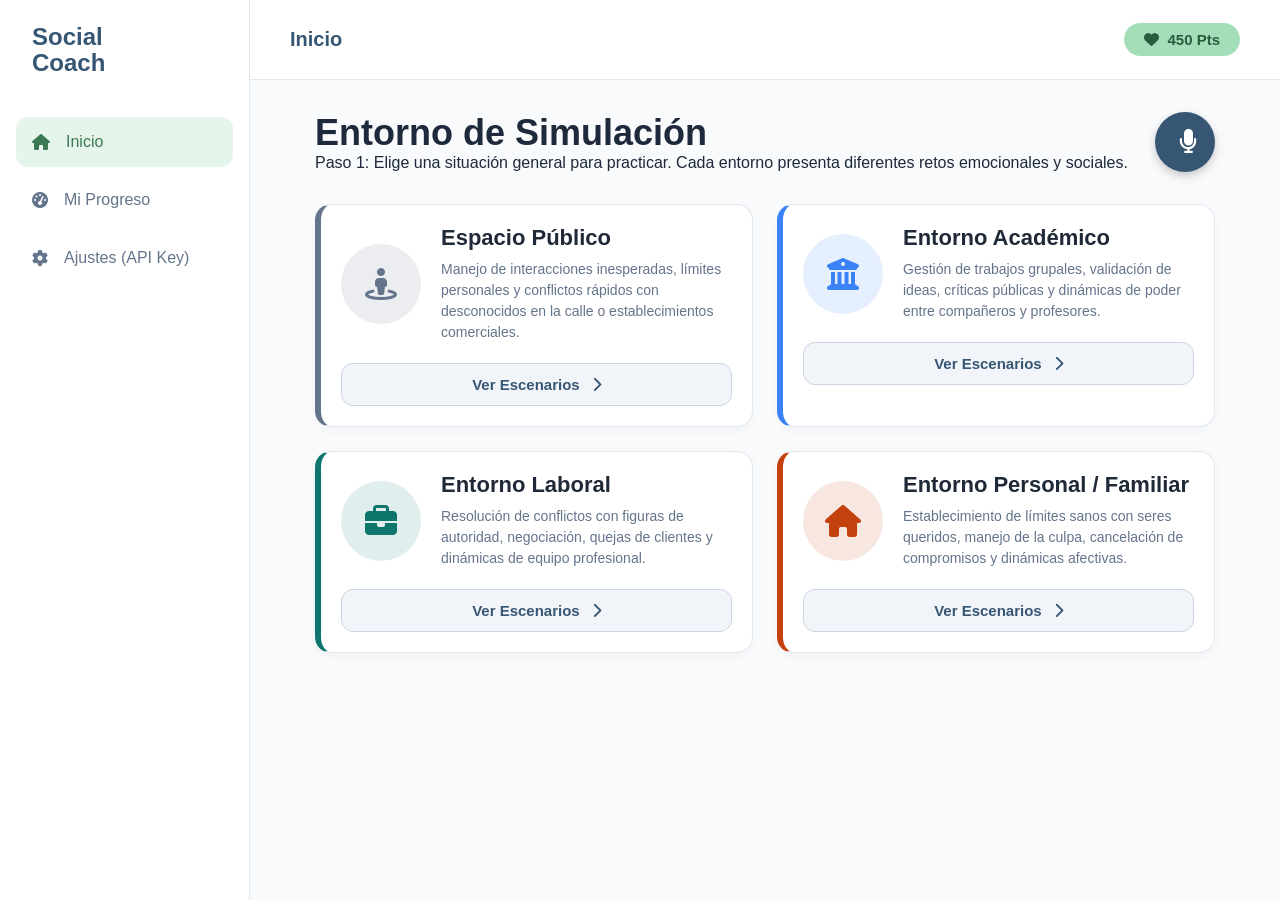
==== commit 30c1a5a8: "Merge branch 'main' of https://github.com/Chriss5-2/ProjectoBase-IHC merge" ====
--- a/social_coach_v7_gemini/index.html
+++ b/social_coach_v7_gemini/index.html
@@ -15,7 +15,6 @@
   <nav class="app-nav" id="sidebar-nav">
     <div class="app-logo-sidebar">
       <div class="app-logo">Social<br>Coach</div>
-      <div id="user-greeting" style="font-size: 13px; color: var(--text-muted); margin-top: 12px; text-align: center; font-weight: 500;"></div>
     </div>
     <a href="#" class="nav-item active" data-target="view-home" onclick="showView('view-home')">
       <i class="fas fa-home nav-icon"></i>
@@ -38,76 +37,20 @@
         <div class="header-left">
           <h2 id="page-title" style="color: var(--primary); font-size: 20px;">Inicio</h2>
         </div>
-        <div class="header-right-dynamic" id="header-badge" style="display: flex; align-items: center; gap: 20px;">
+        <div class="header-right-dynamic" id="header-badge">
           <div class="empathy-badge">
               <i class="fas fa-heart" style="color: #2b5b3e;"></i> 
               <span id="global-score">450 Pts</span>
           </div>
-          <button class="btn-icon" onclick="logout()" title="Cerrar sesión" style="color: #b91c1c;">
-              <i class="fas fa-sign-out-alt"></i>
-          </button>
         </div>
       </header>
 
       <main class="app-content">
         
         <!-- ========================================== -->
-        <!-- VISTA 0: LOGIN                             -->
-        <!-- ========================================== -->
-        <section id="view-login" class="view active">
-          <div class="desktop-centered-card" style="max-width: 500px; text-align: center;">
-            <div style="margin-bottom: 32px;">
-              <h1 style="color: var(--primary); font-size: 36px; margin-bottom: 8px;">Social Coach</h1>
-              <p style="color: var(--text-muted); font-size: 16px;">Iniciar Sesión</p>
-            </div>
-            
-            <div id="login-error-msg" style="display: none; background: #fee2e2; color: #991b1b; padding: 12px; border-radius: 8px; margin-bottom: 16px; font-size: 14px;"></div>
-            
-            <div style="text-align: left; margin-bottom: 16px;">
-              <label style="font-size: 14px; font-weight: bold; color: var(--text-color); display: block; margin-bottom: 8px;">Usuario</label>
-              <input type="text" id="login-username" placeholder="Tu usuario" style="width: 100%; padding: 12px; border-radius: 8px; border: 1px solid #cbd5e1; font-size: 15px;">
-            </div>
-            <div style="text-align: left; margin-bottom: 24px;">
-              <label style="font-size: 14px; font-weight: bold; color: var(--text-color); display: block; margin-bottom: 8px;">Contraseña</label>
-              <input type="password" id="login-password" placeholder="Tu contraseña" style="width: 100%; padding: 12px; border-radius: 8px; border: 1px solid #cbd5e1; font-size: 15px;" onkeypress="if(event.key === 'Enter') handleLogin()">
-            </div>
-            
-            <button class="btn btn-primary hoverable" style="width: 100%; padding: 16px; font-size: 18px; margin-bottom: 16px;" onclick="handleLogin()">Ingresar</button>
-            <p style="font-size: 14px; color: var(--text-muted);">¿No tienes cuenta? <a href="#" style="color: var(--primary); font-weight: bold; text-decoration: none;" onclick="showAuthView('view-register')">Regístrate aquí</a></p>
-          </div>
-        </section>
-
-        <!-- ========================================== -->
-        <!-- VISTA 0.1: REGISTRO                        -->
-        <!-- ========================================== -->
-        <section id="view-register" class="view">
-          <div class="desktop-centered-card" style="max-width: 500px; text-align: center;">
-            <div style="margin-bottom: 32px;">
-              <h1 style="color: var(--primary); font-size: 36px; margin-bottom: 8px;">Social Coach</h1>
-              <p style="color: var(--text-muted); font-size: 16px;">Crear Cuenta Nueva</p>
-            </div>
-            
-            <div id="register-error-msg" style="display: none; background: #fee2e2; color: #991b1b; padding: 12px; border-radius: 8px; margin-bottom: 16px; font-size: 14px;"></div>
-            <div id="register-success-msg" style="display: none; background: #d1fae5; color: #065f46; padding: 12px; border-radius: 8px; margin-bottom: 16px; font-size: 14px;"></div>
-            
-            <div style="text-align: left; margin-bottom: 16px;">
-              <label style="font-size: 14px; font-weight: bold; color: var(--text-color); display: block; margin-bottom: 8px;">Usuario</label>
-              <input type="text" id="register-username" placeholder="Elige un usuario" style="width: 100%; padding: 12px; border-radius: 8px; border: 1px solid #cbd5e1; font-size: 15px;">
-            </div>
-            <div style="text-align: left; margin-bottom: 24px;">
-              <label style="font-size: 14px; font-weight: bold; color: var(--text-color); display: block; margin-bottom: 8px;">Contraseña</label>
-              <input type="password" id="register-password" placeholder="Crea una contraseña" style="width: 100%; padding: 12px; border-radius: 8px; border: 1px solid #cbd5e1; font-size: 15px;" onkeypress="if(event.key === 'Enter') handleRegister()">
-            </div>
-            
-            <button class="btn btn-primary hoverable" style="width: 100%; padding: 16px; font-size: 18px; margin-bottom: 16px;" onclick="handleRegister()">Registrarse</button>
-            <p style="font-size: 14px; color: var(--text-muted);">¿Ya tienes cuenta? <a href="#" style="color: var(--primary); font-weight: bold; text-decoration: none;" onclick="showAuthView('view-login')">Inicia sesión</a></p>
-          </div>
-        </section>
-
-        <!-- ========================================== -->
         <!-- VISTA 1: SELECCIÓN DE SITUACIÓN (HUB)      -->
         <!-- ========================================== -->
-        <section id="view-home" class="view">
+        <section id="view-home" class="view active">
           <div style="max-width: 900px; margin: 0 auto; position: relative;">
               <div style="display: flex; justify-content: space-between; align-items: flex-start;">
                 <div>
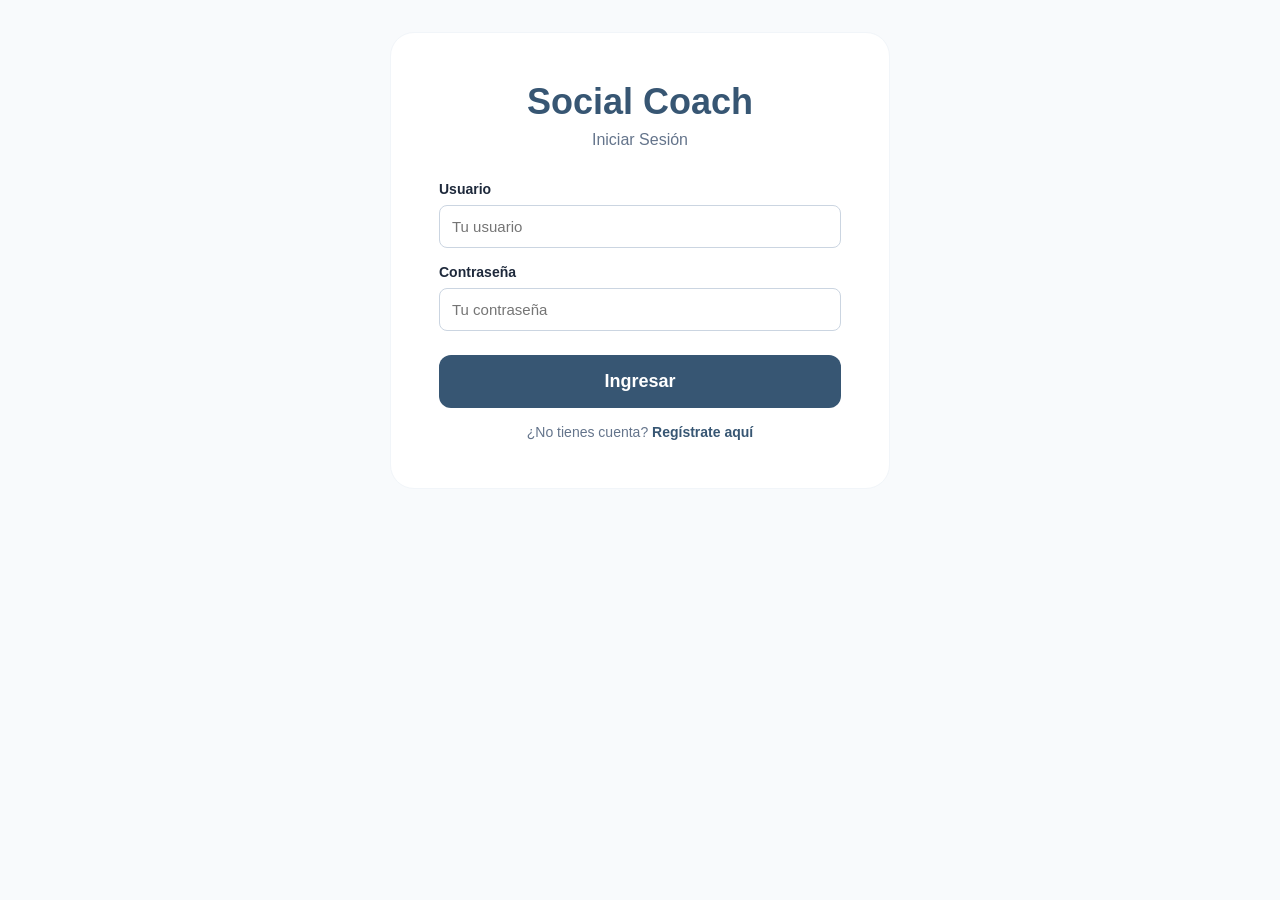
==== commit 4b159b1d: "Implementacion de modulo social (foro asincrono) y fixes de audio - Foro comunitario con posts y com" ====
--- a/social_coach_v7_gemini/index.html
+++ b/social_coach_v7_gemini/index.html
@@ -15,6 +15,7 @@
   <nav class="app-nav" id="sidebar-nav">
     <div class="app-logo-sidebar">
       <div class="app-logo">Social<br>Coach</div>
+      <div id="user-greeting" style="font-size: 13px; color: var(--text-muted); margin-top: 12px; text-align: center; font-weight: 500;"></div>
     </div>
     <a href="#" class="nav-item active" data-target="view-home" onclick="showView('view-home')">
       <i class="fas fa-home nav-icon"></i>
@@ -24,6 +25,10 @@
       <i class="fas fa-tachometer-alt nav-icon"></i>
       <span>Mi Progreso</span>
     </a>
+    <a href="#" class="nav-item" data-target="view-forum" onclick="showView('view-forum'); loadForum()">
+      <i class="fas fa-comments nav-icon"></i>
+      <span>Foro</span>
+    </a>
     <a href="#" class="nav-item" data-target="view-settings" onclick="showView('view-settings')">
       <i class="fas fa-cog nav-icon"></i>
       <span>Ajustes (API Key)</span>
@@ -37,20 +42,76 @@
         <div class="header-left">
           <h2 id="page-title" style="color: var(--primary); font-size: 20px;">Inicio</h2>
         </div>
-        <div class="header-right-dynamic" id="header-badge">
+        <div class="header-right-dynamic" id="header-badge" style="display: flex; align-items: center; gap: 20px;">
           <div class="empathy-badge">
               <i class="fas fa-heart" style="color: #2b5b3e;"></i> 
               <span id="global-score">450 Pts</span>
           </div>
+          <button class="btn-icon" onclick="logout()" title="Cerrar sesión" style="color: #b91c1c;">
+              <i class="fas fa-sign-out-alt"></i>
+          </button>
         </div>
       </header>
 
       <main class="app-content">
         
         <!-- ========================================== -->
+        <!-- VISTA 0: LOGIN                             -->
+        <!-- ========================================== -->
+        <section id="view-login" class="view active">
+          <div class="desktop-centered-card" style="max-width: 500px; text-align: center;">
+            <div style="margin-bottom: 32px;">
+              <h1 style="color: var(--primary); font-size: 36px; margin-bottom: 8px;">Social Coach</h1>
+              <p style="color: var(--text-muted); font-size: 16px;">Iniciar Sesión</p>
+            </div>
+            
+            <div id="login-error-msg" style="display: none; background: #fee2e2; color: #991b1b; padding: 12px; border-radius: 8px; margin-bottom: 16px; font-size: 14px;"></div>
+            
+            <div style="text-align: left; margin-bottom: 16px;">
+              <label style="font-size: 14px; font-weight: bold; color: var(--text-color); display: block; margin-bottom: 8px;">Usuario</label>
+              <input type="text" id="login-username" placeholder="Tu usuario" style="width: 100%; padding: 12px; border-radius: 8px; border: 1px solid #cbd5e1; font-size: 15px;">
+            </div>
+            <div style="text-align: left; margin-bottom: 24px;">
+              <label style="font-size: 14px; font-weight: bold; color: var(--text-color); display: block; margin-bottom: 8px;">Contraseña</label>
+              <input type="password" id="login-password" placeholder="Tu contraseña" style="width: 100%; padding: 12px; border-radius: 8px; border: 1px solid #cbd5e1; font-size: 15px;" onkeypress="if(event.key === 'Enter') handleLogin()">
+            </div>
+            
+            <button class="btn btn-primary hoverable" style="width: 100%; padding: 16px; font-size: 18px; margin-bottom: 16px;" onclick="handleLogin()">Ingresar</button>
+            <p style="font-size: 14px; color: var(--text-muted);">¿No tienes cuenta? <a href="#" style="color: var(--primary); font-weight: bold; text-decoration: none;" onclick="showAuthView('view-register')">Regístrate aquí</a></p>
+          </div>
+        </section>
+
+        <!-- ========================================== -->
+        <!-- VISTA 0.1: REGISTRO                        -->
+        <!-- ========================================== -->
+        <section id="view-register" class="view">
+          <div class="desktop-centered-card" style="max-width: 500px; text-align: center;">
+            <div style="margin-bottom: 32px;">
+              <h1 style="color: var(--primary); font-size: 36px; margin-bottom: 8px;">Social Coach</h1>
+              <p style="color: var(--text-muted); font-size: 16px;">Crear Cuenta Nueva</p>
+            </div>
+            
+            <div id="register-error-msg" style="display: none; background: #fee2e2; color: #991b1b; padding: 12px; border-radius: 8px; margin-bottom: 16px; font-size: 14px;"></div>
+            <div id="register-success-msg" style="display: none; background: #d1fae5; color: #065f46; padding: 12px; border-radius: 8px; margin-bottom: 16px; font-size: 14px;"></div>
+            
+            <div style="text-align: left; margin-bottom: 16px;">
+              <label style="font-size: 14px; font-weight: bold; color: var(--text-color); display: block; margin-bottom: 8px;">Usuario</label>
+              <input type="text" id="register-username" placeholder="Elige un usuario" style="width: 100%; padding: 12px; border-radius: 8px; border: 1px solid #cbd5e1; font-size: 15px;">
+            </div>
+            <div style="text-align: left; margin-bottom: 24px;">
+              <label style="font-size: 14px; font-weight: bold; color: var(--text-color); display: block; margin-bottom: 8px;">Contraseña</label>
+              <input type="password" id="register-password" placeholder="Crea una contraseña" style="width: 100%; padding: 12px; border-radius: 8px; border: 1px solid #cbd5e1; font-size: 15px;" onkeypress="if(event.key === 'Enter') handleRegister()">
+            </div>
+            
+            <button class="btn btn-primary hoverable" style="width: 100%; padding: 16px; font-size: 18px; margin-bottom: 16px;" onclick="handleRegister()">Registrarse</button>
+            <p style="font-size: 14px; color: var(--text-muted);">¿Ya tienes cuenta? <a href="#" style="color: var(--primary); font-weight: bold; text-decoration: none;" onclick="showAuthView('view-login')">Inicia sesión</a></p>
+          </div>
+        </section>
+
+        <!-- ========================================== -->
         <!-- VISTA 1: SELECCIÓN DE SITUACIÓN (HUB)      -->
         <!-- ========================================== -->
-        <section id="view-home" class="view active">
+        <section id="view-home" class="view">
           <div style="max-width: 900px; margin: 0 auto; position: relative;">
               <div style="display: flex; justify-content: space-between; align-items: flex-start;">
                 <div>
@@ -446,6 +507,15 @@
                 </select>
               </div>
             </div>
+
+            <div class="card" style="border-left: 4px solid #ef4444; background: #fef2f2;">
+              <h3 style="margin-bottom: 8px; color: #991b1b;"><i class="fas fa-exclamation-triangle"></i> Zona de Peligro</h3>
+              <p style="font-size: 14px; color: #7f1d1d; margin-bottom: 20px;">Tu cuenta y todos sus datos serán eliminados permanentemente.
+              </p>
+              <button class="btn" style="background: #dc2626; color: white; width: 100%; padding: 14px; font-size: 16px; font-weight: 600;" onclick="handleDeleteAccount()">
+                <i class="fas fa-trash-alt"></i> Eliminar Cuenta
+              </button>
+            </div>
           </div>
         </section>
 
@@ -489,6 +559,51 @@
           </div>
         </section>
 
+        <!-- ========================================== -->
+        <!-- VISTA: FORO COMUNITARIO                     -->
+        <!-- ========================================== -->
+        <section id="view-forum" class="view">
+          <div class="desktop-centered-card" style="max-width: 800px;">
+
+            <!-- Encabezado -->
+            <div style="display: flex; justify-content: space-between; align-items: center; margin-bottom: 24px;">
+              <h1 class="view-title" style="margin: 0;"><i class="fas fa-comments"></i> Foro Comunitario</h1>
+              <div style="display: flex; gap: 12px; align-items: center;">
+                <button class="btn btn-primary" onclick="toggleForumForm()">
+                  <i class="fas fa-plus"></i> Nuevo Post
+                </button>
+                <div style="text-align: center;">
+                  <button id="menu-forum-record-btn" class="btn hoverable" style="background: var(--primary); color: white; border-radius: 50%; width: 50px; height: 50px; font-size: 20px; box-shadow: 0 4px 10px rgba(0,0,0,0.2);" onmousedown="startMenuRecording('forum')" onmouseup="stopMenuRecording()" ontouchstart="startMenuRecording('forum')" ontouchend="stopMenuRecording()" title="Comandos: nuevo post, actualizar, volver">
+                    <i class="fas fa-microphone"></i>
+                  </button>
+                  <div id="menu-forum-indicator" style="display: none; color: var(--primary); font-size: 12px; font-weight: bold; margin-top: 8px;">
+                    <i class="fas fa-circle" style="animation: pulse 1s infinite;"></i> Escuchando...
+                  </div>
+                </div>
+              </div>
+            </div>
+
+            <!-- Formulario nuevo post (oculto por defecto) -->
+            <div id="forum-form" class="forum-form card" style="display: none; margin-bottom: 24px;">
+              <h3 style="margin: 0 0 16px 0; font-size: 16px;">Crear nuevo post</h3>
+              <input id="forum-titulo" type="text" placeholder="Título del post..."
+                style="width: 100%; padding: 10px 14px; border-radius: 10px; border: 1px solid var(--border-color); font-size: 14px; margin-bottom: 12px; box-sizing: border-box; background: var(--bg-color); color: var(--text-main);">
+              <textarea id="forum-contenido" placeholder="Escribe tu mensaje aquí..."
+                style="width: 100%; padding: 10px 14px; border-radius: 10px; border: 1px solid var(--border-color); font-size: 14px; resize: vertical; min-height: 100px; box-sizing: border-box; background: var(--bg-color); color: var(--text-main); font-family: inherit;"></textarea>
+              <div style="display: flex; gap: 10px; margin-top: 12px;">
+                <button class="btn btn-primary" onclick="submitPost()">Publicar</button>
+                <button class="btn" style="background: var(--bg-color); border: 1px solid var(--border-color);" onclick="toggleForumForm()">Cancelar</button>
+              </div>
+            </div>
+
+            <!-- Lista de posts -->
+            <div id="forum-list">
+              <p style="color: var(--text-muted); text-align: center;">Cargando posts...</p>
+            </div>
+
+          </div>
+        </section>
+
       </main>
   </div>
 </div>
--- a/social_coach_v7_gemini/styles.css
+++ b/social_coach_v7_gemini/styles.css
@@ -717,4 +717,32 @@
 body.dark-theme h1, body.dark-theme h2, body.dark-theme h3, body.dark-theme h4, body.dark-theme p, body.dark-theme .sim-toast strong, body.dark-theme .card-desc, body.dark-theme label { color: #e0f2fe !important; }
 body.dark-theme .user-message, body.dark-theme .bot-message { color: #e0f2fe !important; }
 
-
+/* ── Foro ── */
+.forum-post {
+    margin-bottom: 16px;
+    transition: box-shadow 0.2s;
+}
+.forum-post:hover {
+    box-shadow: 0 6px 18px rgba(0,0,0,0.07);
+}
+.forum-form {
+    border-left: 4px solid var(--primary);
+}
+.forum-comment {
+    background: var(--bg-color);
+    border-radius: 10px;
+    padding: 10px 14px;
+    margin-bottom: 8px;
+    border: 1px solid var(--border-color);
+}
+body.dark-theme .forum-comment {
+    background: #0f172a;
+}
+body.dark-theme .forum-form input,
+body.dark-theme .forum-form textarea {
+    background-color: #0f172a !important;
+    color: #e0f2fe !important;
+    border-color: #334155 !important;
+}
+
+
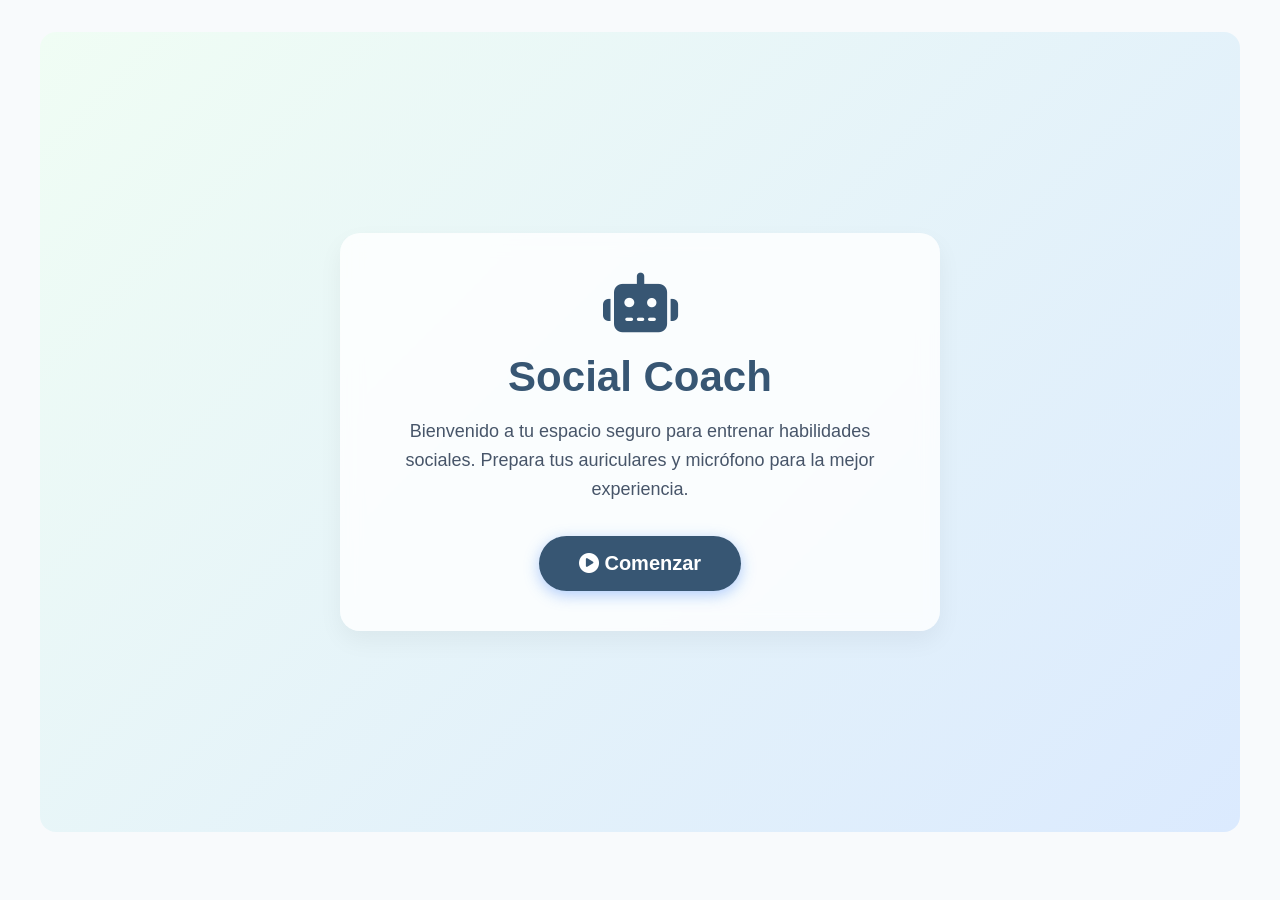
==== commit 83068120: "Implementacion de presentacion de la aplicacion para el usuario en la ventana inicial y persistencia" ====
--- a/social_coach_v7_gemini/index.html
+++ b/social_coach_v7_gemini/index.html
@@ -1,4 +1,4 @@
-﻿<!DOCTYPE html>
+<!DOCTYPE html>
 <html lang="es">
 <head>
   <meta charset="UTF-8">
@@ -58,53 +58,118 @@
         <!-- ========================================== -->
         <!-- VISTA 0: LOGIN                             -->
         <!-- ========================================== -->
-        <section id="view-login" class="view active">
-          <div class="desktop-centered-card" style="max-width: 500px; text-align: center;">
-            <div style="margin-bottom: 32px;">
-              <h1 style="color: var(--primary); font-size: 36px; margin-bottom: 8px;">Social Coach</h1>
-              <p style="color: var(--text-muted); font-size: 16px;">Iniciar Sesión</p>
-            </div>
+        <!-- ========================================== -->
+        <!-- VISTA: BIENVENIDA (SPLASH SCREEN)          -->
+        <!-- ========================================== -->
+        <section id="view-welcome" class="view active">
+          <div style="display: flex; justify-content: center; align-items: center; min-height: calc(100vh - 100px); background: linear-gradient(135deg, #f0fdf4 0%, #dbeafe 100%); border-radius: 16px; padding: 20px;">
+            <div style="text-align: center; max-width: 600px; background: rgba(255, 255, 255, 0.8); padding: 40px; border-radius: 20px; box-shadow: 0 10px 25px rgba(0,0,0,0.05); backdrop-filter: blur(10px);">
+            <i class="fas fa-robot" style="font-size: 60px; color: var(--primary); margin-bottom: 20px; animation: pulse 2s infinite;"></i>
+            <h1 style="color: var(--primary); font-size: 42px; margin-bottom: 16px;">Social Coach</h1>
+            <p style="font-size: 18px; color: #475569; margin-bottom: 32px; line-height: 1.6;">
+              Bienvenido a tu espacio seguro para entrenar habilidades sociales. Prepara tus auriculares y micrófono para la mejor experiencia.
+            </p>
+            <button class="btn btn-primary hoverable" style="font-size: 20px; padding: 16px 40px; border-radius: 30px; box-shadow: 0 4px 15px rgba(59, 130, 246, 0.4);" onclick="startAppAndNarrate()">
+              <i class="fas fa-play-circle"></i> Comenzar
+            </button>
+          </div>
+          </div>
+        </section>
+
+        <!-- ========================================== -->
+        <!-- VISTA 0: LOGIN & PRESENTACIÓN              -->
+        <!-- ========================================== -->
+        <section id="view-login" class="view">
+          <div style="display: flex; flex-wrap: wrap; background: white; border-radius: 20px; overflow: hidden; box-shadow: 0 10px 25px rgba(0,0,0,0.1); min-height: 600px;">
             
-            <div id="login-error-msg" style="display: none; background: #fee2e2; color: #991b1b; padding: 12px; border-radius: 8px; margin-bottom: 16px; font-size: 14px;"></div>
+            <!-- Lado Izquierdo: Presentación -->
+            <div style="flex: 1 1 350px; background: linear-gradient(135deg, #eff6ff 0%, #f5f3ff 100%); padding: 40px; display: flex; flex-direction: column; justify-content: center; align-items: center; text-align: center;">
+              <h2 style="color: var(--primary); font-size: 28px; margin-bottom: 30px;">Descubre tu Potencial</h2>
+              
+              <div style="margin-bottom: 24px;">
+                <div style="width: 70px; height: 70px; background: white; border-radius: 50%; display: flex; justify-content: center; align-items: center; font-size: 30px; color: #3b82f6; margin: 0 auto 12px; box-shadow: 0 4px 10px rgba(0,0,0,0.05);">
+                  <i class="fas fa-shield-alt"></i>
+                </div>
+                <h3 style="font-size: 16px; color: #1e293b; margin-bottom: 4px;">Entorno Seguro</h3>
+                <p style="font-size: 13px; color: #64748b;">Practica sin presiones ni juicios.</p>
+              </div>
+              
+              <div style="margin-bottom: 24px;">
+                <div style="width: 70px; height: 70px; background: white; border-radius: 50%; display: flex; justify-content: center; align-items: center; font-size: 30px; color: #ec4899; margin: 0 auto 12px; box-shadow: 0 4px 10px rgba(0,0,0,0.05);">
+                  <i class="fas fa-heartbeat"></i>
+                </div>
+                <h3 style="font-size: 16px; color: #1e293b; margin-bottom: 4px;">Manejo del Estrés</h3>
+                <p style="font-size: 13px; color: #64748b;">Mide tus emociones en tiempo real.</p>
+              </div>
+              
+              <div>
+                <div style="width: 70px; height: 70px; background: white; border-radius: 50%; display: flex; justify-content: center; align-items: center; font-size: 30px; color: #8b5cf6; margin: 0 auto 12px; box-shadow: 0 4px 10px rgba(0,0,0,0.05);">
+                  <i class="fas fa-chalkboard-teacher"></i>
+                </div>
+                <h3 style="font-size: 16px; color: #1e293b; margin-bottom: 4px;">Feedback Inteligente</h3>
+                <p style="font-size: 13px; color: #64748b;">Recibe consejos personalizados de IA.</p>
+              </div>
+            </div>
+
+            <!-- Lado Derecho: Formulario -->
+            <div style="flex: 1 1 350px; padding: 40px; display: flex; flex-direction: column; justify-content: center; background: white;">
+              <div style="text-align: center; margin-bottom: 32px;">
+                <h1 style="color: var(--primary); font-size: 32px; margin-bottom: 8px;">Social Coach</h1>
+                <p style="color: var(--text-muted); font-size: 16px;">Iniciar Sesión</p>
+              </div>
+              
+              <div id="login-error-msg" style="display: none; background: #fee2e2; color: #991b1b; padding: 12px; border-radius: 8px; margin-bottom: 16px; font-size: 14px;"></div>
+              
+              <div style="text-align: left; margin-bottom: 16px;">
+                <label style="font-size: 14px; font-weight: bold; color: var(--text-color); display: block; margin-bottom: 8px;">Usuario</label>
+                <input type="text" id="login-username" placeholder="Tu usuario" style="width: 100%; padding: 12px; border-radius: 8px; border: 1px solid #cbd5e1; font-size: 15px;">
+              </div>
+              <div style="text-align: left; margin-bottom: 24px;">
+                <label style="font-size: 14px; font-weight: bold; color: var(--text-color); display: block; margin-bottom: 8px;">Contraseña</label>
+                <input type="password" id="login-password" placeholder="Tu contraseña" style="width: 100%; padding: 12px; border-radius: 8px; border: 1px solid #cbd5e1; font-size: 15px;" onkeypress="if(event.key === 'Enter') handleLogin()">
+              </div>
+              
+              <button class="btn btn-primary hoverable" style="width: 100%; padding: 16px; font-size: 18px; margin-bottom: 16px;" onclick="handleLogin()">Ingresar</button>
+              <p style="font-size: 14px; color: var(--text-muted); text-align: center;">¿No tienes cuenta? <a href="#" style="color: var(--primary); font-weight: bold; text-decoration: none;" onclick="showAuthView('view-register')">Regístrate aquí</a></p>
+            </div>
+          </div>
+        </section>
+
+        <!-- ========================================== -->
+        <!-- VISTA 0.1: REGISTRO                        -->
+        <!-- ========================================== -->
+        <section id="view-register" class="view">
+          <div style="display: flex; flex-wrap: wrap; background: white; border-radius: 20px; overflow: hidden; box-shadow: 0 10px 25px rgba(0,0,0,0.1); min-height: 600px;">
             
-            <div style="text-align: left; margin-bottom: 16px;">
-              <label style="font-size: 14px; font-weight: bold; color: var(--text-color); display: block; margin-bottom: 8px;">Usuario</label>
-              <input type="text" id="login-username" placeholder="Tu usuario" style="width: 100%; padding: 12px; border-radius: 8px; border: 1px solid #cbd5e1; font-size: 15px;">
-            </div>
-            <div style="text-align: left; margin-bottom: 24px;">
-              <label style="font-size: 14px; font-weight: bold; color: var(--text-color); display: block; margin-bottom: 8px;">Contraseña</label>
-              <input type="password" id="login-password" placeholder="Tu contraseña" style="width: 100%; padding: 12px; border-radius: 8px; border: 1px solid #cbd5e1; font-size: 15px;" onkeypress="if(event.key === 'Enter') handleLogin()">
-            </div>
-            
-            <button class="btn btn-primary hoverable" style="width: 100%; padding: 16px; font-size: 18px; margin-bottom: 16px;" onclick="handleLogin()">Ingresar</button>
-            <p style="font-size: 14px; color: var(--text-muted);">¿No tienes cuenta? <a href="#" style="color: var(--primary); font-weight: bold; text-decoration: none;" onclick="showAuthView('view-register')">Regístrate aquí</a></p>
-          </div>
-        </section>
-
-        <!-- ========================================== -->
-        <!-- VISTA 0.1: REGISTRO                        -->
-        <!-- ========================================== -->
-        <section id="view-register" class="view">
-          <div class="desktop-centered-card" style="max-width: 500px; text-align: center;">
-            <div style="margin-bottom: 32px;">
-              <h1 style="color: var(--primary); font-size: 36px; margin-bottom: 8px;">Social Coach</h1>
-              <p style="color: var(--text-muted); font-size: 16px;">Crear Cuenta Nueva</p>
-            </div>
-            
-            <div id="register-error-msg" style="display: none; background: #fee2e2; color: #991b1b; padding: 12px; border-radius: 8px; margin-bottom: 16px; font-size: 14px;"></div>
-            <div id="register-success-msg" style="display: none; background: #d1fae5; color: #065f46; padding: 12px; border-radius: 8px; margin-bottom: 16px; font-size: 14px;"></div>
-            
-            <div style="text-align: left; margin-bottom: 16px;">
-              <label style="font-size: 14px; font-weight: bold; color: var(--text-color); display: block; margin-bottom: 8px;">Usuario</label>
-              <input type="text" id="register-username" placeholder="Elige un usuario" style="width: 100%; padding: 12px; border-radius: 8px; border: 1px solid #cbd5e1; font-size: 15px;">
-            </div>
-            <div style="text-align: left; margin-bottom: 24px;">
-              <label style="font-size: 14px; font-weight: bold; color: var(--text-color); display: block; margin-bottom: 8px;">Contraseña</label>
-              <input type="password" id="register-password" placeholder="Crea una contraseña" style="width: 100%; padding: 12px; border-radius: 8px; border: 1px solid #cbd5e1; font-size: 15px;" onkeypress="if(event.key === 'Enter') handleRegister()">
-            </div>
-            
-            <button class="btn btn-primary hoverable" style="width: 100%; padding: 16px; font-size: 18px; margin-bottom: 16px;" onclick="handleRegister()">Registrarse</button>
-            <p style="font-size: 14px; color: var(--text-muted);">¿Ya tienes cuenta? <a href="#" style="color: var(--primary); font-weight: bold; text-decoration: none;" onclick="showAuthView('view-login')">Inicia sesión</a></p>
+            <!-- Lado Izquierdo: Presentación -->
+            <div style="flex: 1 1 350px; background: linear-gradient(135deg, #fdf4ff 0%, #f3e8ff 100%); padding: 40px; display: flex; flex-direction: column; justify-content: center; align-items: center; text-align: center;">
+              <i class="fas fa-user-plus" style="font-size: 60px; color: #a855f7; margin-bottom: 20px;"></i>
+              <h2 style="color: #9333ea; font-size: 28px; margin-bottom: 16px;">Únete a la Comunidad</h2>
+              <p style="font-size: 15px; color: #6b7280; line-height: 1.6;">Crea tu cuenta gratuita hoy y empieza tu camino hacia una mejor comunicación interpersonal.</p>
+            </div>
+
+            <!-- Lado Derecho: Formulario -->
+            <div style="flex: 1 1 350px; padding: 40px; display: flex; flex-direction: column; justify-content: center; background: white;">
+              <div style="text-align: center; margin-bottom: 32px;">
+                <h1 style="color: var(--primary); font-size: 32px; margin-bottom: 8px;">Social Coach</h1>
+                <p style="color: var(--text-muted); font-size: 16px;">Crear Cuenta Nueva</p>
+              </div>
+              
+              <div id="register-error-msg" style="display: none; background: #fee2e2; color: #991b1b; padding: 12px; border-radius: 8px; margin-bottom: 16px; font-size: 14px;"></div>
+              <div id="register-success-msg" style="display: none; background: #d1fae5; color: #065f46; padding: 12px; border-radius: 8px; margin-bottom: 16px; font-size: 14px;"></div>
+              
+              <div style="text-align: left; margin-bottom: 16px;">
+                <label style="font-size: 14px; font-weight: bold; color: var(--text-color); display: block; margin-bottom: 8px;">Usuario</label>
+                <input type="text" id="register-username" placeholder="Elige un usuario" style="width: 100%; padding: 12px; border-radius: 8px; border: 1px solid #cbd5e1; font-size: 15px;">
+              </div>
+              <div style="text-align: left; margin-bottom: 24px;">
+                <label style="font-size: 14px; font-weight: bold; color: var(--text-color); display: block; margin-bottom: 8px;">Contraseña</label>
+                <input type="password" id="register-password" placeholder="Crea una contraseña" style="width: 100%; padding: 12px; border-radius: 8px; border: 1px solid #cbd5e1; font-size: 15px;" onkeypress="if(event.key === 'Enter') handleRegister()">
+              </div>
+              
+              <button class="btn btn-primary hoverable" style="width: 100%; padding: 16px; font-size: 18px; margin-bottom: 16px;" onclick="handleRegister()">Registrarse</button>
+              <p style="font-size: 14px; color: var(--text-muted); text-align: center;">¿Ya tienes cuenta? <a href="#" style="color: var(--primary); font-weight: bold; text-decoration: none;" onclick="showAuthView('view-login')">Inicia sesión</a></p>
+            </div>
           </div>
         </section>
 
@@ -410,7 +475,17 @@
         <!-- ========================================== -->
         <section id="view-results" class="view">
             <div class="desktop-centered-card" style="max-width: 600px; text-align: center;">
-                <h1 style="font-size: 32px; color: var(--primary); margin-bottom: 24px;"><i class="fas fa-clipboard-check"></i> Resultados de la Simulación</h1>
+                <div style="display: flex; justify-content: space-between; align-items: center; margin-bottom: 24px;">
+                    <h1 style="font-size: 32px; color: var(--primary); margin: 0;"><i class="fas fa-clipboard-check"></i> Resultados</h1>
+                    <div style="text-align: center;">
+                        <button id="menu-results-record-btn" class="btn hoverable" style="background: var(--primary); color: white; border-radius: 50%; width: 50px; height: 50px; font-size: 20px; box-shadow: 0 4px 10px rgba(0,0,0,0.2);" onmousedown="startMenuRecording('results')" onmouseup="stopMenuRecording()" ontouchstart="startMenuRecording('results')" ontouchend="stopMenuRecording()" title="Comandos: volver, dime el feedback">
+                            <i class="fas fa-microphone"></i>
+                        </button>
+                        <div id="menu-results-indicator" style="display: none; color: var(--primary); font-size: 12px; font-weight: bold; margin-top: 8px;">
+                            <i class="fas fa-circle" style="animation: pulse 1s infinite;"></i> Escuchando...
+                        </div>
+                    </div>
+                </div>
                 
                 <div class="card" style="margin-bottom: 24px; background-color: #f8fafc; border: 2px solid #cbd5e1;">
                     <h3 style="margin-bottom: 16px; color: #333;">Puntuación de Estrés Final</h3>
@@ -435,6 +510,19 @@
                     </div>
                 </div>
 
+                <div class="card" style="margin-bottom: 24px; background-color: #fffbeb; border: 2px solid #fcd34d; text-align: left;">
+                    <h3 style="margin-bottom: 16px; color: #b45309;"><i class="fas fa-chalkboard-teacher"></i> Feedback del Coach</h3>
+                    <div id="coach-feedback-content" style="font-size: 15px; color: #451a03; line-height: 1.5;">
+                        <div style="text-align: center; color: #92400e;">
+                            <i class="fas fa-circle-notch fa-spin" style="font-size: 24px; margin-bottom: 8px;"></i>
+                            <p>Analizando la conversación para darte feedback...</p>
+                        </div>
+                    </div>
+                    <button class="btn btn-primary" style="width: 100%; margin-top: 16px; display: none;" id="btn-read-feedback" onclick="playNPCVoice(lastCoachFeedback)">
+                        <i class="fas fa-volume-up"></i> Escuchar Feedback
+                    </button>
+                </div>
+
                 <button class="btn btn-primary" style="width: 100%; padding: 16px; font-size: 18px;" onclick="showView('view-home')">Volver al Inicio</button>
             </div>
         </section>
@@ -540,21 +628,8 @@
             </div>
             <p style="color: var(--text-color); margin-bottom: 16px;">Historial de simulaciones y niveles de estrés guardados localmente.</p>
             
-            <div style="overflow-x: auto;">
-              <table style="width: 100%; border-collapse: collapse; text-align: left; background: var(--bg-card); box-shadow: 0 4px 6px rgba(0,0,0,0.05); border-radius: 8px;">
-                <thead>
-                  <tr style="background: var(--bg-page); color: var(--text-color); border-bottom: 2px solid #e2e8f0;">
-                    <th style="padding: 12px;">Fecha y Hora</th>
-                    <th style="padding: 12px;">Emoción Chat</th>
-                    <th style="padding: 12px;">Emoción Cámara</th>
-                    <th style="padding: 12px;">Mascota</th>
-                    <th style="padding: 12px;">Nivel Estrés</th>
-                  </tr>
-                </thead>
-                <tbody id="progress-table-body">
-                  <tr><td colspan="5" style="padding: 20px; text-align: center;">Cargando historial...</td></tr>
-                </tbody>
-              </table>
+            <div id="progress-container">
+              <div style="padding: 20px; text-align: center;">Cargando historial...</div>
             </div>
           </div>
         </section>
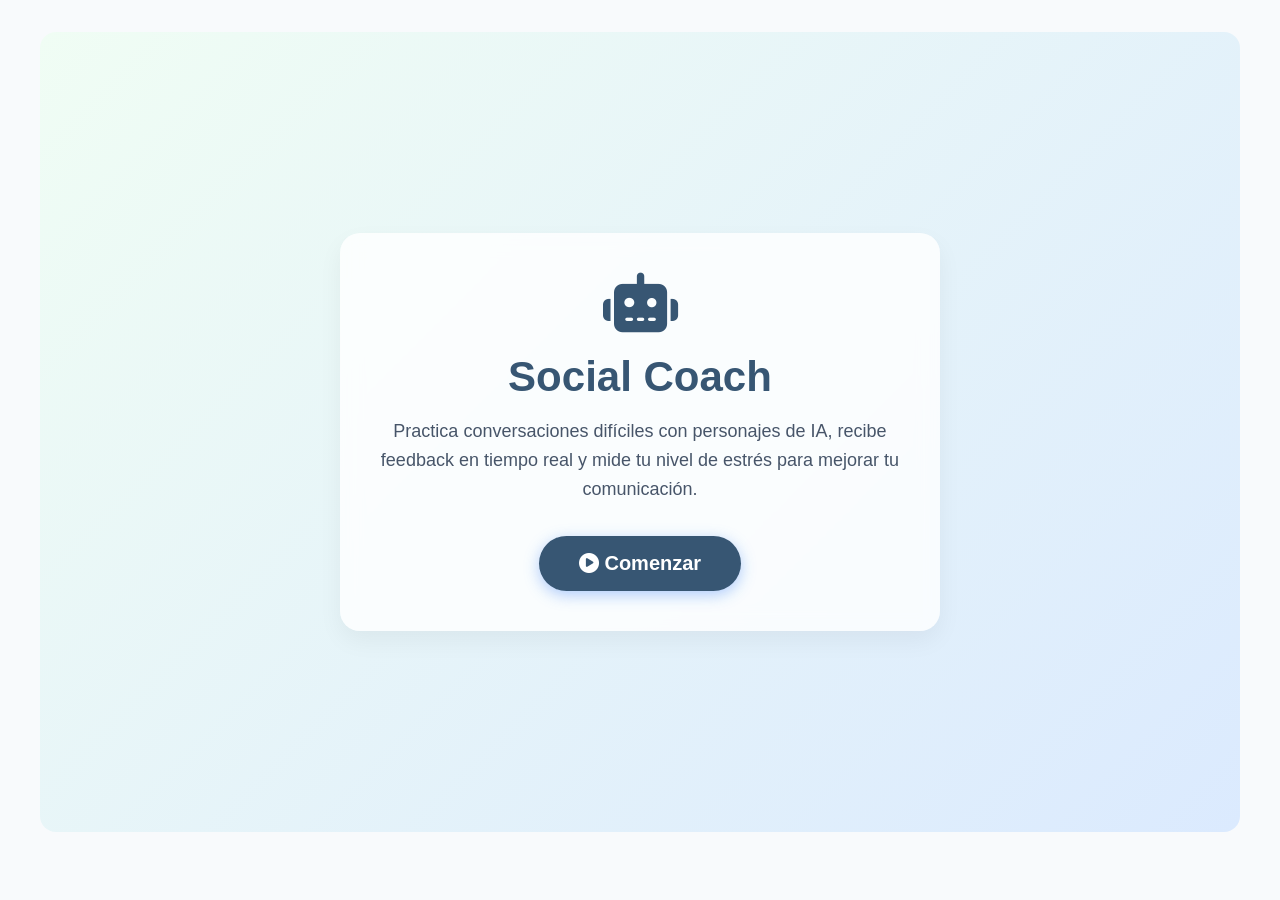
==== commit 32233b1b: "Mejora de mejoras" ====
--- a/social_coach_v7_gemini/index.html
+++ b/social_coach_v7_gemini/index.html
@@ -67,7 +67,7 @@
             <i class="fas fa-robot" style="font-size: 60px; color: var(--primary); margin-bottom: 20px; animation: pulse 2s infinite;"></i>
             <h1 style="color: var(--primary); font-size: 42px; margin-bottom: 16px;">Social Coach</h1>
             <p style="font-size: 18px; color: #475569; margin-bottom: 32px; line-height: 1.6;">
-              Bienvenido a tu espacio seguro para entrenar habilidades sociales. Prepara tus auriculares y micrófono para la mejor experiencia.
+              Practica conversaciones difíciles con personajes de IA, recibe feedback en tiempo real y mide tu nivel de estrés para mejorar tu comunicación.
             </p>
             <button class="btn btn-primary hoverable" style="font-size: 20px; padding: 16px 40px; border-radius: 30px; box-shadow: 0 4px 15px rgba(59, 130, 246, 0.4);" onclick="startAppAndNarrate()">
               <i class="fas fa-play-circle"></i> Comenzar
@@ -192,6 +192,22 @@
                   </div>
                 </div>
               </div>
+              <div class="flow-steps">
+                <div class="flow-step">
+                  <span class="flow-step-num">1</span>
+                  <span class="flow-step-label">Elige tu situación</span>
+                </div>
+                <i class="fas fa-chevron-right flow-step-arrow"></i>
+                <div class="flow-step">
+                  <span class="flow-step-num">2</span>
+                  <span class="flow-step-label">Selecciona un personaje</span>
+                </div>
+                <i class="fas fa-chevron-right flow-step-arrow"></i>
+                <div class="flow-step">
+                  <span class="flow-step-num">3</span>
+                  <span class="flow-step-label">¡Simula y mejora!</span>
+                </div>
+              </div>
               <div id="situations-container" class="grid-2col" style="gap: 24px;"></div>
           </div>
         </section>
@@ -243,8 +259,8 @@
                 </div>
                 
                 <div style="background: white; padding: 24px; border-radius: 12px; margin-bottom: 16px; font-size: 16px; color: #333; line-height: 1.6;">
-                  <i class="fas fa-robot" style="color: var(--primary); font-size: 20px; margin-right: 8px;"></i> 
-                  <strong>Entrenador IA:</strong> "Antes de empezar, recuerda respirar. En este escenario practicaremos tu regulación emocional y comunicación asertiva."
+                  <i class="fas fa-robot" style="color: var(--primary); font-size: 20px; margin-right: 8px;"></i>
+                  <strong>Entrenador IA:</strong> "<span id="prep-coach-tip">Antes de empezar, recuerda respirar. Mantén la calma y sé directo en lo que necesitas.</span>"
                 </div>
 
                 <div class="context-obj-box" style="background: #ff3b30; padding: 24px; border-radius: 12px; font-size: 16px; color: white; line-height: 1.5; font-weight: bold; box-shadow: 0 4px 6px rgba(255, 59, 48, 0.4);">
@@ -274,7 +290,10 @@
         <section id="view-sim" class="view" style="height: calc(180vh - 20px);">
             <div style="max-width: 1000px; margin: 0 auto; height: 100%; display: flex; flex-direction: column;">
               <div style="display: flex; justify-content: space-between; align-items: center; margin-bottom: 24px; border-bottom: 2px solid #e5e7eb; padding-bottom: 16px; flex-shrink: 0;">
-                  <h2 style="color: var(--primary); font-size: 24px;"><i class="fas fa-video" style="color: #b91c1c;"></i> En Simulación: <span id="sim-title-bar">Activo</span></h2>
+                  <div style="display: flex; align-items: center; gap: 16px;">
+                      <h2 style="color: var(--primary); font-size: 24px;"><i class="fas fa-video" style="color: #b91c1c;"></i> En Simulación: <span id="sim-title-bar">Activo</span></h2>
+                      <span id="message-counter" style="background: #f1f5f9; color: #64748b; font-size: 12px; font-weight: 600; padding: 4px 10px; border-radius: 20px;">Intercambio 0</span>
+                  </div>
                   <button class="btn-icon" onclick="showView('view-home'); endSimulation(true)" title="Salir de la simulación"><i class="fas fa-times"></i></button>
               </div>
 
@@ -363,7 +382,11 @@
                               <button class="btn btn-perdiste" id="stopBtn" onclick="stopCamera()" style="display: none; font-size: 12px; padding: 8px 12px; background: white;">Detener</button>
                           </div>
                           
-                          <div style="font-size: 13px; text-align: center; margin-bottom: 15px; color: #555;">Emoción: <strong id="statusText">ninguna</strong></div>
+                          <div style="text-align: center; margin-bottom: 15px;">
+                              <span id="cam-emotion-badge" class="cam-emotion-badge cam-emotion-neutral">😐 Neutral</span>
+                              <div style="font-size: 11px; color: #94a3b8; margin-top: 4px;">Emoción detectada por cámara</div>
+                              <span id="statusText" style="display:none;">neutral</span>
+                          </div>
 
                           <!-- Mini Panda -->
                           <div style="position: relative; width: 150px; height: 150px; margin: 0 auto; perspective: 800px; transform: scale(0.6); transform-origin: top center;">
@@ -627,7 +650,11 @@
               </div>
             </div>
             <p style="color: var(--text-color); margin-bottom: 16px;">Historial de simulaciones y niveles de estrés guardados localmente.</p>
-            
+
+            <div id="progress-insight" style="display:none; margin-bottom: 20px;"></div>
+
+            <div id="filter-tabs" style="display: flex; flex-wrap: wrap; gap: 8px; margin-bottom: 20px;"></div>
+
             <div id="progress-container">
               <div style="padding: 20px; text-align: center;">Cargando historial...</div>
             </div>
@@ -683,6 +710,46 @@
   </div>
 </div>
 
+<!-- Banner de última sesión -->
+<div id="last-session-banner" style="display:none; position: fixed; top: 16px; left: 50%; transform: translateX(-50%); z-index: 9000; background: white; border: 1px solid #e2e8f0; border-left: 4px solid var(--primary); border-radius: 10px; padding: 12px 20px; box-shadow: 0 4px 20px rgba(0,0,0,0.12); align-items: center; gap: 16px; max-width: 600px; width: 90%;">
+  <i class="fas fa-history" style="color: var(--primary); font-size: 18px;"></i>
+  <span id="last-session-text" style="flex: 1; font-size: 14px; color: #334155;"></span>
+  <button onclick="document.getElementById('last-session-banner').style.display='none'" style="background: none; border: none; color: #94a3b8; cursor: pointer; font-size: 18px;">×</button>
+</div>
+
+<!-- Modal de logros -->
+<div id="achievement-modal" style="display:none; position: fixed; inset: 0; z-index: 9500; background: rgba(0,0,0,0.5); align-items: center; justify-content: center;">
+  <div style="background: white; border-radius: 20px; padding: 32px; max-width: 400px; width: 90%; box-shadow: 0 20px 60px rgba(0,0,0,0.3); text-align: center;">
+    <h2 style="color: var(--primary); margin-bottom: 16px;"><i class="fas fa-trophy"></i> ¡Logro desbloqueado!</h2>
+    <div id="achievement-content"></div>
+    <button class="btn btn-primary" style="margin-top: 20px; width: 100%;" onclick="document.getElementById('achievement-modal').style.display='none'">¡Genial!</button>
+  </div>
+</div>
+
+<!-- Tutorial de primera vez -->
+<div id="tutorial-overlay" style="display:none; position: fixed; inset: 0; z-index: 10000; background: rgba(0,0,0,0.75); align-items: center; justify-content: center;">
+  <div style="background: white; border-radius: 20px; padding: 36px; max-width: 480px; width: 90%; box-shadow: 0 20px 60px rgba(0,0,0,0.4);">
+    <h2 style="color: var(--primary); margin-bottom: 8px; font-size: 24px;"><i class="fas fa-hand-wave"></i> ¡Bienvenido/a a Social Coach!</h2>
+    <p style="color: #64748b; margin-bottom: 24px; font-size: 15px;">Aquí tienes lo esencial para empezar:</p>
+    <div style="display: flex; flex-direction: column; gap: 16px; margin-bottom: 28px;">
+      <div style="display: flex; gap: 16px; align-items: flex-start;">
+        <div style="width: 36px; height: 36px; border-radius: 50%; background: var(--primary); color: white; display: flex; align-items: center; justify-content: center; font-weight: 700; flex-shrink: 0;">1</div>
+        <div><strong style="color: #1e293b;">Elige una situación</strong><br><span style="font-size: 13px; color: #64748b;">Selecciona el entorno que más quieres practicar: trabajo, público, académico o personal.</span></div>
+      </div>
+      <div style="display: flex; gap: 16px; align-items: flex-start;">
+        <div style="width: 36px; height: 36px; border-radius: 50%; background: var(--primary); color: white; display: flex; align-items: center; justify-content: center; font-weight: 700; flex-shrink: 0;">2</div>
+        <div><strong style="color: #1e293b;">Conversa con el personaje</strong><br><span style="font-size: 13px; color: #64748b;">Escribe o usa el micrófono. Tu mascota y la cámara miden tu estado emocional en tiempo real.</span></div>
+      </div>
+      <div style="display: flex; gap: 16px; align-items: flex-start;">
+        <div style="width: 36px; height: 36px; border-radius: 50%; background: var(--primary); color: white; display: flex; align-items: center; justify-content: center; font-weight: 700; flex-shrink: 0;">3</div>
+        <div><strong style="color: #1e293b;">Recibe feedback personalizado</strong><br><span style="font-size: 13px; color: #64748b;">Al terminar, tu coach IA analiza la conversación y te da consejos específicos para mejorar.</span></div>
+      </div>
+    </div>
+    <p style="font-size: 13px; color: #94a3b8; margin-bottom: 16px;"><i class="fas fa-key"></i> Recuerda configurar tu API Key de Gemini en <strong>Ajustes</strong> antes de empezar.</p>
+    <button class="btn btn-primary" style="width: 100%; padding: 14px; font-size: 16px;" onclick="closeTutorial()"><i class="fas fa-play-circle"></i> ¡Empezar!</button>
+  </div>
+</div>
+
 <!-- Importación de Scripts (El orden es importante) -->
 <script src="data.js"></script>
 <script src="llm-client.js"></script>
--- a/social_coach_v7_gemini/styles.css
+++ b/social_coach_v7_gemini/styles.css
@@ -745,4 +745,113 @@
     border-color: #334155 !important;
 }
 
-
+/* Badge de emoción de cámara */
+.cam-emotion-badge {
+    display: inline-block;
+    padding: 6px 14px;
+    border-radius: 20px;
+    font-size: 14px;
+    font-weight: 600;
+    transition: all 0.4s ease;
+}
+.cam-emotion-neutral  { background: #f1f5f9; color: #475569; }
+.cam-emotion-happy    { background: #d1fae5; color: #065f46; }
+.cam-emotion-sad      { background: #dbeafe; color: #1e40af; }
+.cam-emotion-angry    { background: #fee2e2; color: #991b1b; }
+.cam-emotion-fear     { background: #ede9fe; color: #5b21b6; }
+.cam-emotion-surprise { background: #fef3c7; color: #92400e; }
+.cam-emotion-disgust  { background: #fce7f3; color: #9d174d; }
+
+/* Insight card en Mi Progreso */
+.insight-card {
+    background: linear-gradient(135deg, #eff6ff, #f5f3ff);
+    border: 1px solid #c7d2fe;
+    border-radius: 12px;
+    padding: 20px;
+}
+.insight-stat {
+    flex: 1;
+    min-width: 120px;
+    text-align: center;
+    background: white;
+    border: 1px solid #e2e8f0;
+    border-radius: 10px;
+    padding: 12px 8px;
+    display: flex;
+    flex-direction: column;
+    gap: 4px;
+}
+.insight-stat-num { font-size: 24px; font-weight: 800; color: var(--primary); }
+.insight-stat-label { font-size: 11px; color: #64748b; line-height: 1.3; }
+.insight-recommendation {
+    background: #fffbeb;
+    border-left: 3px solid #f59e0b;
+    border-radius: 0 8px 8px 0;
+    padding: 10px 14px;
+    font-size: 13px;
+    color: #78350f;
+}
+
+/* Coach tip en el chat */
+.coach-tip {
+    align-self: flex-start;
+    background: #fefce8;
+    border-left: 3px solid #f59e0b;
+    border-radius: 0 10px 10px 0;
+    color: #78350f;
+    font-size: 13px;
+    line-height: 1.5;
+    margin: 4px 0 10px 0;
+    max-width: 85%;
+    padding: 8px 12px;
+}
+.coach-tip i { color: #f59e0b; margin-right: 4px; }
+
+/* Chips de filtro en Mi Progreso */
+.filter-chip {
+    background: #f1f5f9;
+    border: 1px solid #e2e8f0;
+    border-radius: 20px;
+    color: #475569;
+    cursor: pointer;
+    font-size: 13px;
+    font-weight: 500;
+    padding: 6px 16px;
+    transition: all 0.2s;
+}
+.filter-chip:hover { background: #e2e8f0; color: var(--primary); }
+.filter-chip-active { background: var(--primary) !important; border-color: var(--primary) !important; color: white !important; }
+
+/* Indicador de pasos en view-home */
+.flow-steps {
+    align-items: center;
+    display: flex;
+    flex-wrap: wrap;
+    gap: 8px;
+    margin-bottom: 28px;
+}
+.flow-step {
+    align-items: center;
+    background: #f0f9ff;
+    border: 1px solid #bae6fd;
+    border-radius: 24px;
+    display: flex;
+    gap: 8px;
+    padding: 8px 16px;
+}
+.flow-step-num {
+    align-items: center;
+    background: var(--primary);
+    border-radius: 50%;
+    color: white;
+    display: flex;
+    font-size: 12px;
+    font-weight: 700;
+    height: 22px;
+    justify-content: center;
+    width: 22px;
+}
+.flow-step-label { color: #0369a1; font-size: 13px; font-weight: 600; }
+.flow-step-arrow { color: #94a3b8; font-size: 12px; }
+
+
